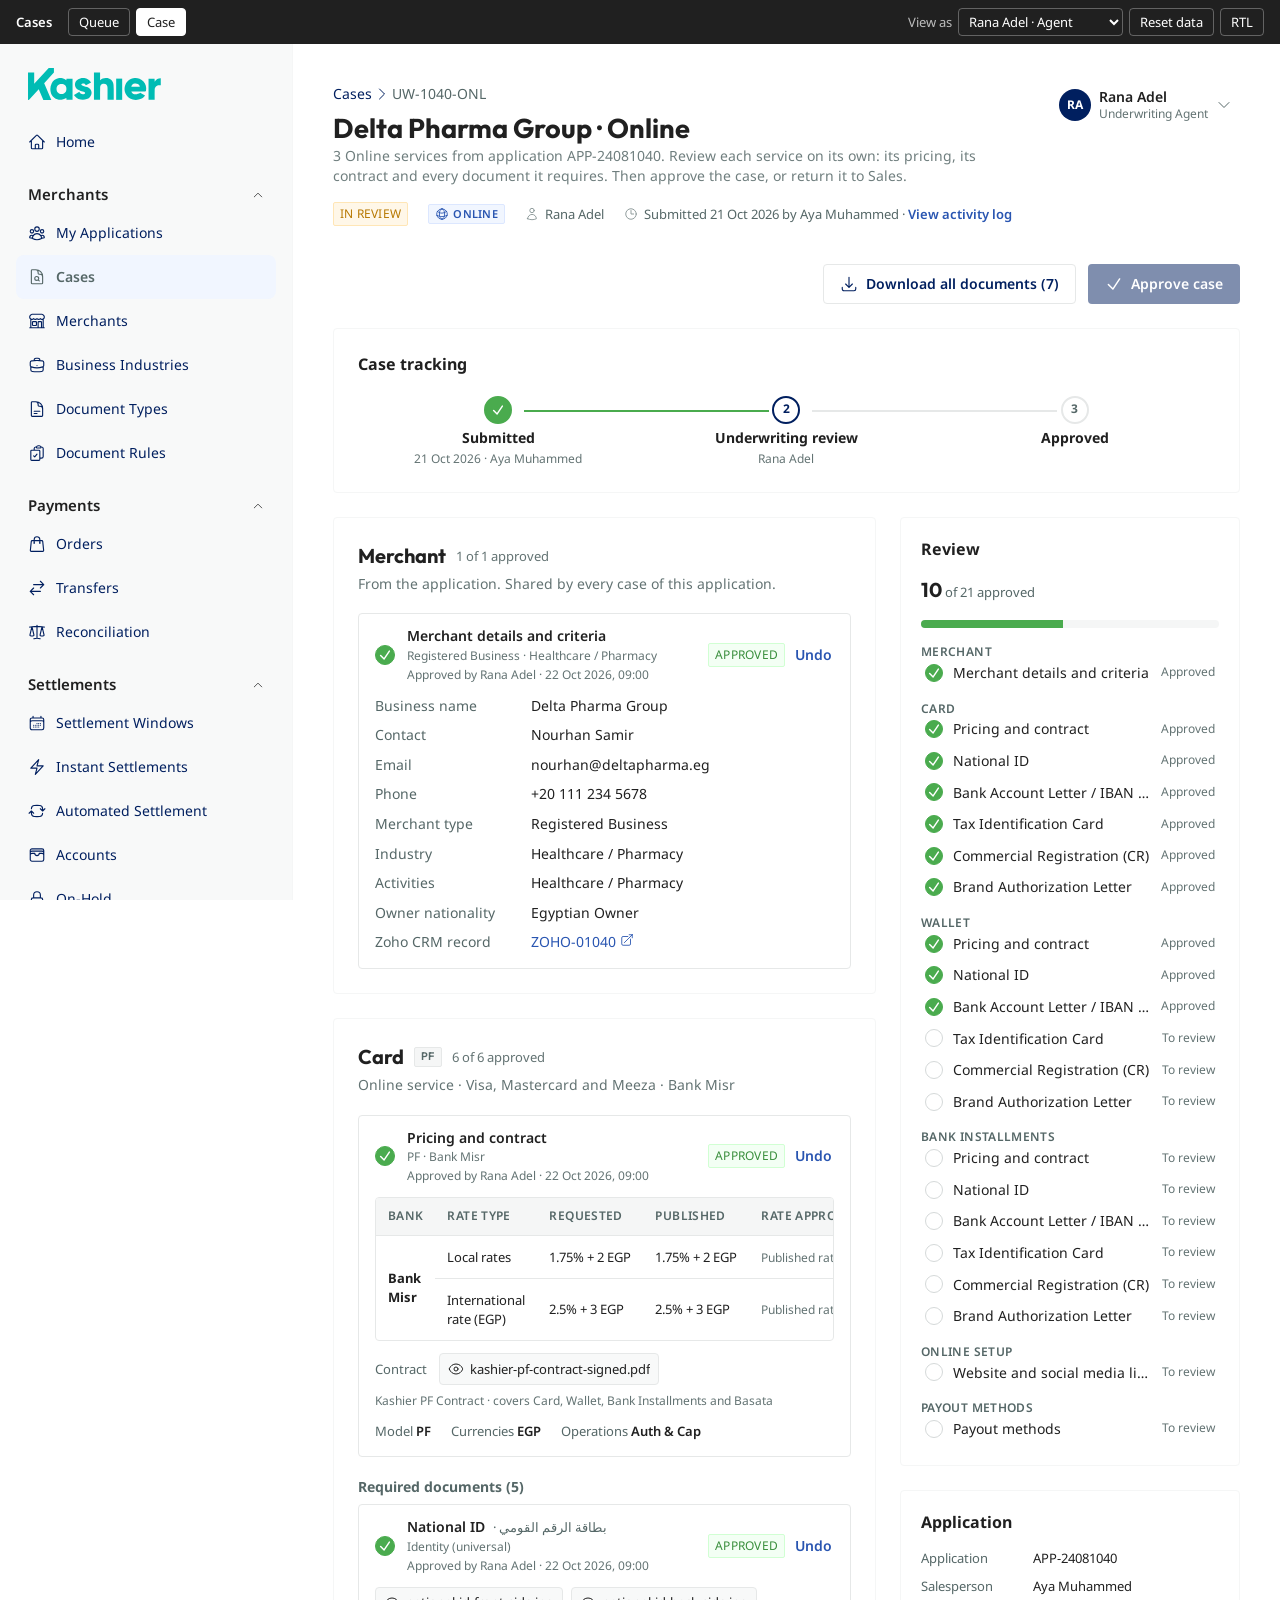
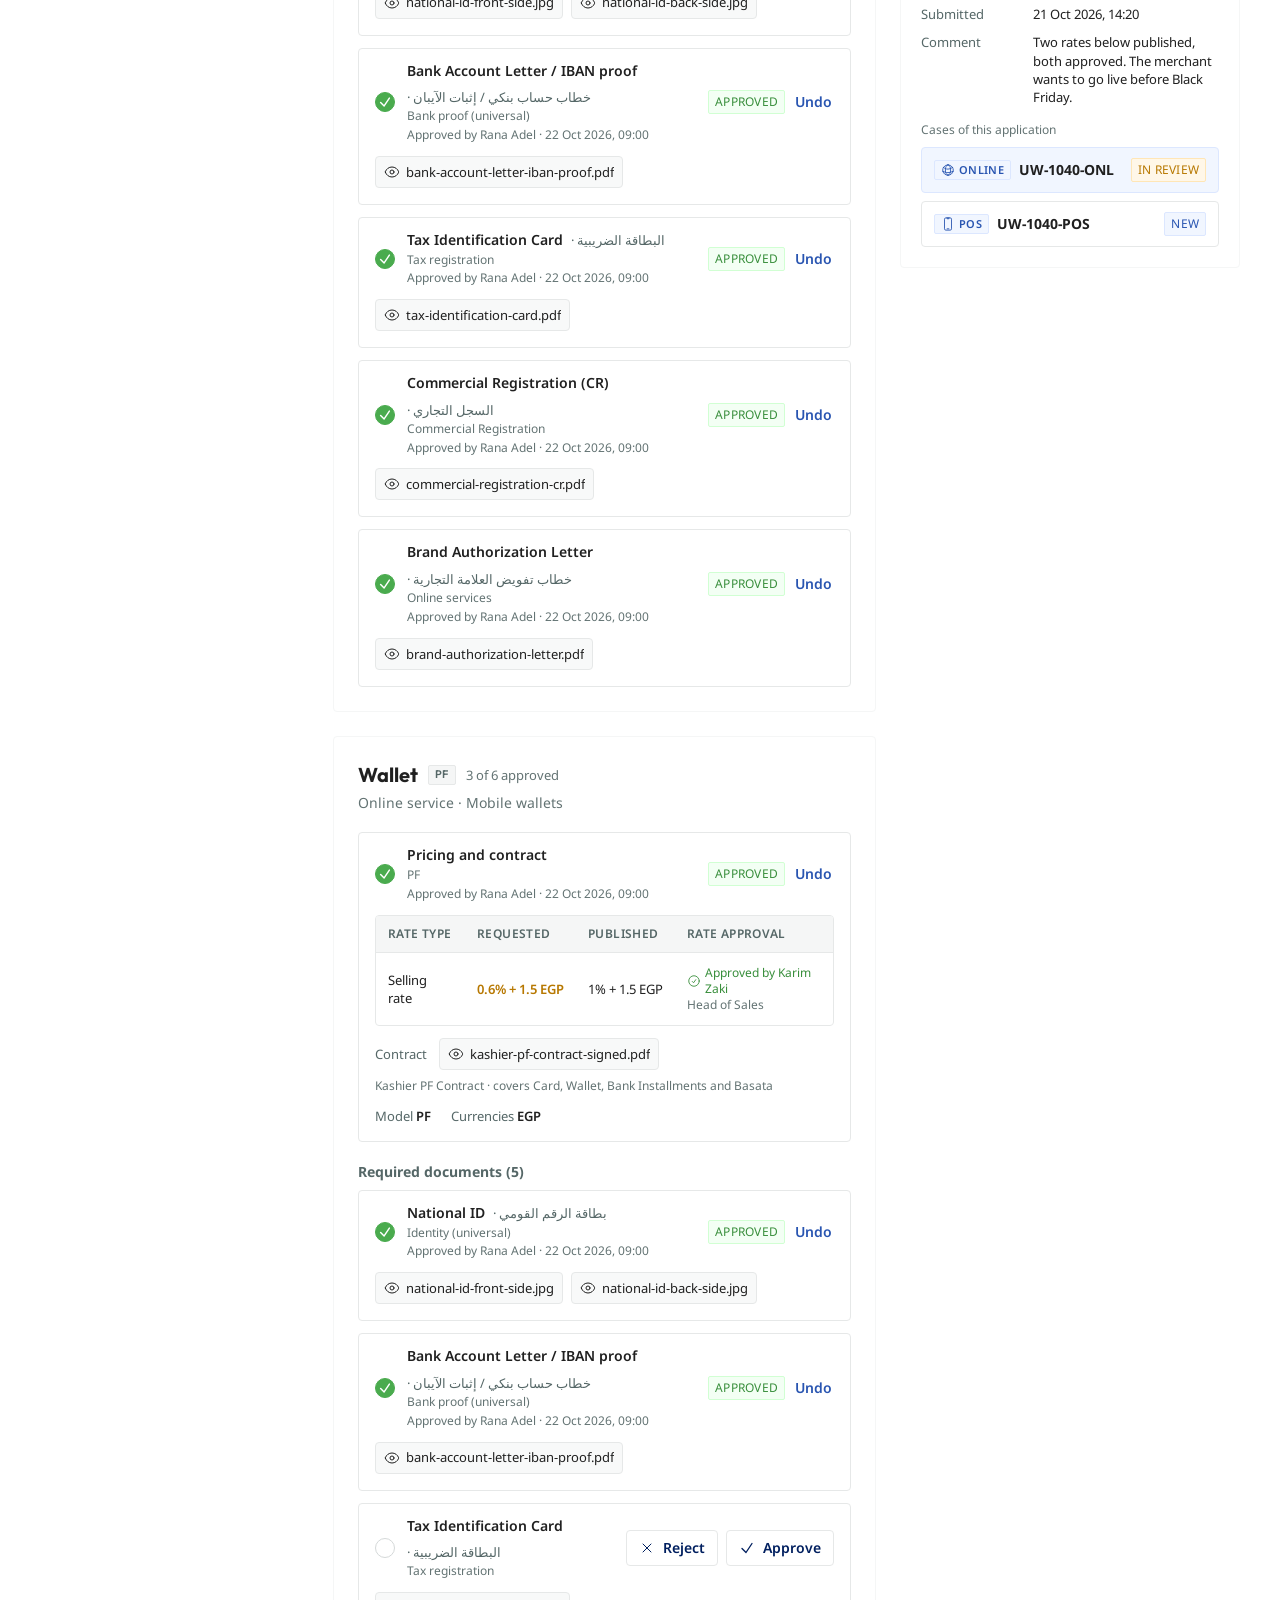
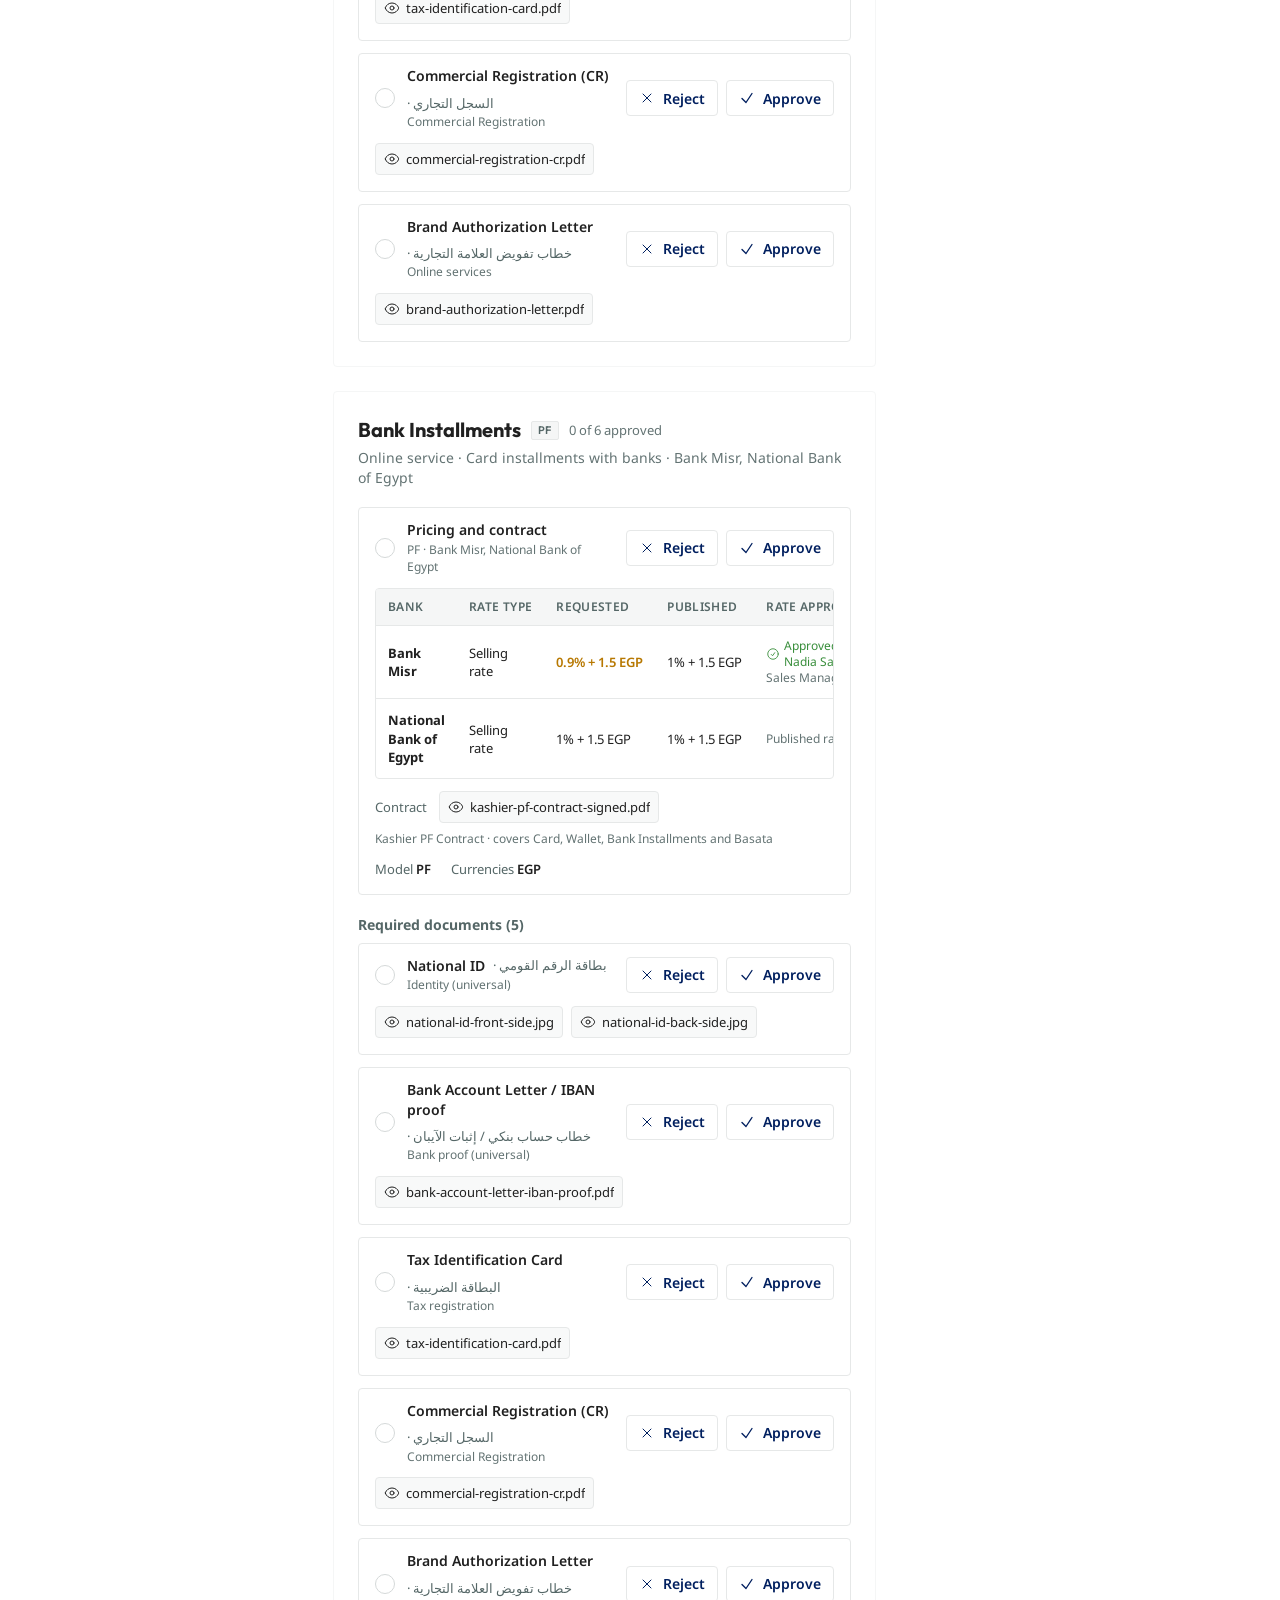
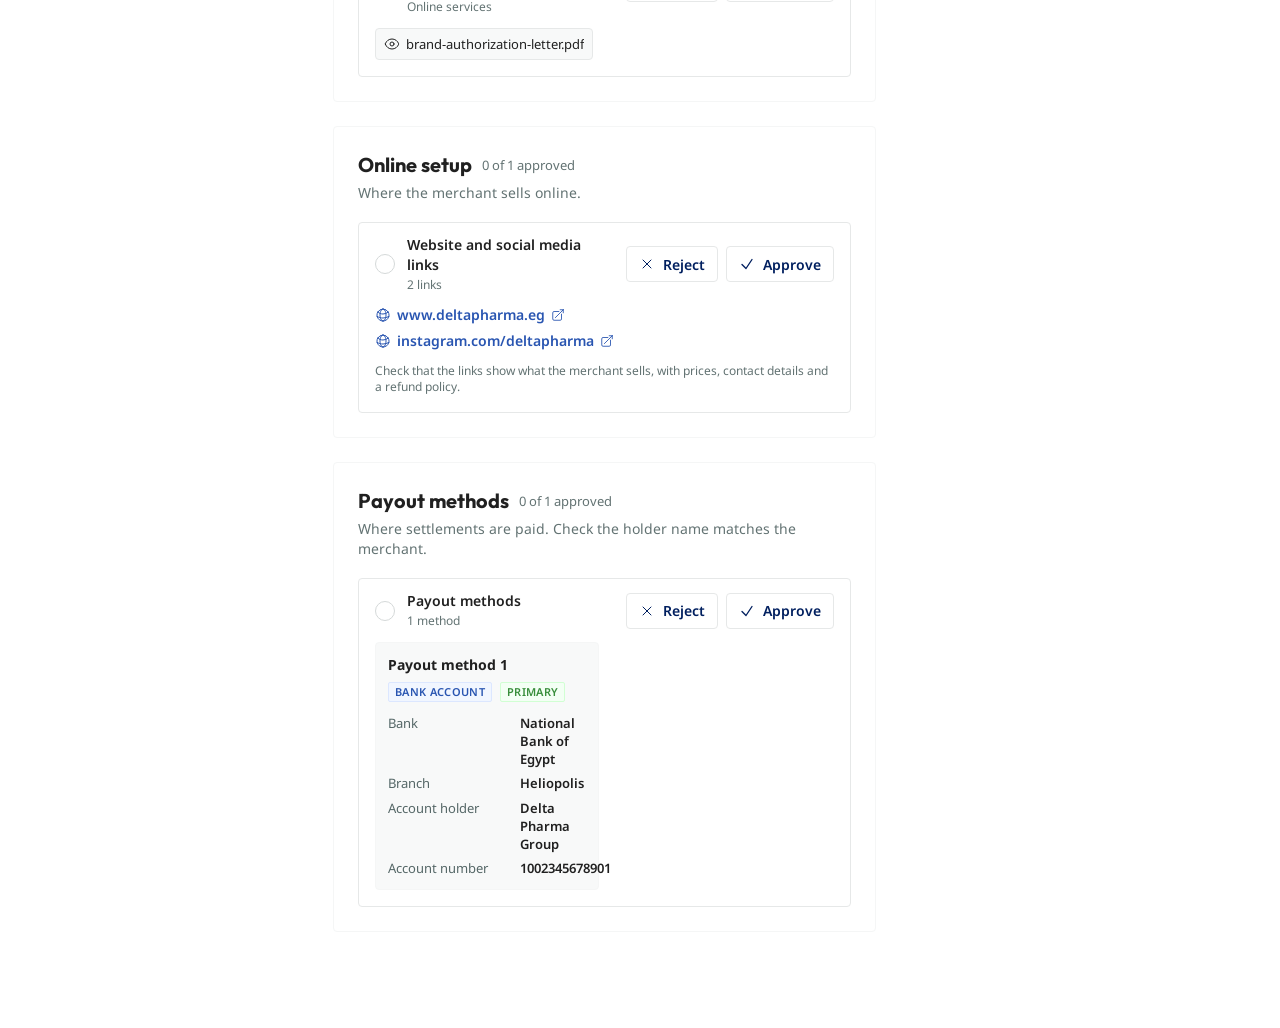
==== cases/case.html @ 45ff6eff "Cases prototype: underwriting review of submitted applications, one case per channel Co-Authored-By:" ====
<!DOCTYPE html>
<html lang="en" dir="ltr">
<head>
<meta charset="UTF-8">
<meta name="viewport" content="width=device-width, initial-scale=1">
<title>Underwriting Case</title>
<link rel="preconnect" href="https://fonts.googleapis.com">
<link rel="preconnect" href="https://fonts.gstatic.com" crossorigin>
<link href="https://fonts.googleapis.com/css2?family=Outfit:wght@400;600;700&family=Noto+Sans:wght@400;500;600;700&family=Noto+Naskh+Arabic:wght@400;600&display=swap" rel="stylesheet">
<link rel="stylesheet" href="../sales-applications/shared/base.css">
<link rel="stylesheet" href="../sales-applications/shared/sa.css">
<style>
  /* One underwriting case: a detail page (layout.md §7b, 1305), the case sections and a review aside at xl */
  .wrap { max-width: 1305px; margin-inline: auto; display: flex; flex-direction: column; gap: 24px; }
  .ph > .ph-row { justify-content: flex-end; }
  .cgrid { display: grid; gap: 24px; grid-template-columns: minmax(0, 1fr); align-items: start; }
  .cmain, .caside { display: flex; flex-direction: column; gap: 24px; min-width: 0; }
  @media (min-width: 1280px) { .cgrid { grid-template-columns: minmax(0, 1fr) 340px; } }
  /* below xl the review progress comes first, so the reviewer sees what is left before the sections */
  @media (max-width: 1279px) { .caside { order: -1; } }
  .banner.warn { border-color: var(--mango-20); background: var(--mango-10); }
  .banner.warn > svg { color: var(--mango-70); flex-shrink: 0; }
  .banner.ok > svg { color: var(--lemon-80); flex-shrink: 0; }
  .banner > svg { flex-shrink: 0; color: var(--link); }
  .banner b { display: block; }
  .rj-banner .rj li { display: flex; gap: 8px; align-items: baseline; }
  .proto-note { font-size: 12px; color: var(--muted-fg); }

  /* section heading row: title, count, then the tools on the end */
  .rvs > .sub-h { margin-block: 8px -4px; color: var(--cadet-base); }
  .sec-h .cnt { font-family: var(--font-body); font-size: 13px; font-weight: 400; color: var(--muted-fg); }
  .rvs { display: flex; flex-direction: column; gap: 12px; }
  /* one review item: name and controls on top, its content under it */
  .rv { border: 1px solid var(--border); border-radius: var(--radius); background: var(--white); scroll-margin-top: 96px; }
  .rv.bad { border-color: #FFD0D6; }
  .rv.hi { box-shadow: 0 0 0 2px var(--primary); }
  .rv-h { display: flex; align-items: center; gap: 12px; padding: 12px 16px; flex-wrap: wrap; }
  .rv-h .t { flex: 1; min-width: 200px; display: flex; flex-direction: column; gap: 2px; }
  .rv-h .t b { font-weight: 600; display: flex; align-items: center; gap: 8px; flex-wrap: wrap; }
  .rv-h .t .ar { font-size: 13px; font-weight: 400; color: var(--cadet-base); }
  .rv-h .t .m { font-size: 12px; color: var(--muted-fg); }
  .rv-a { display: flex; align-items: center; gap: 8px; flex-wrap: wrap; }
  .rv-b { padding: 0 16px 16px; display: flex; flex-direction: column; gap: 12px; }
  .rv-n { margin: 0 16px 12px; padding: 10px 12px; border-radius: var(--radius); font-size: 13px; display: flex; gap: 8px; align-items: flex-start; flex-wrap: wrap; }
  .rv-n.bad { background: var(--error-10); color: var(--destructive); }
  .rv-n.bad span { color: var(--foreground); flex: 1; min-width: 200px; }
  .rv-n.ok { background: var(--lemon-10); color: var(--lemon-80); }
  .rv-f { margin: 0 16px 12px; display: flex; gap: 8px; flex-wrap: wrap; }
  .rv-f .inp { flex: 1; min-width: 220px; }
  .vby { font-size: 12px; color: var(--muted-fg); }
  .dot { width: 20px; height: 20px; border-radius: 50%; border: 1.5px solid var(--cadet-07); display: inline-grid; place-items: center; color: var(--white); flex-shrink: 0; }
  .dot.ok { background: var(--success); border-color: var(--success); }
  .dot.flag { background: var(--destructive); border-color: var(--destructive); }
  .also { font-size: 12px; color: var(--cadet-base); display: inline-flex; gap: 4px; align-items: center; }

  /* rates */
  .rscroll { overflow-x: auto; border: 1px solid var(--border); border-radius: var(--radius); }
  .rtbl th, .rtbl td.num { white-space: nowrap; }
  .rtbl td { font-size: 13px; }
  .rtbl .below { color: var(--mango-70); font-weight: 600; }
  .svc-con { display: flex; align-items: center; gap: 8px 12px; flex-wrap: wrap; font-size: 13px; }
  .svc-con .k { color: var(--cadet-base); }
  .svc-opts { display: flex; flex-wrap: wrap; gap: 6px 20px; font-size: 13px; color: var(--cadet-base); }
  .svc-opts b { color: var(--foreground); font-weight: 600; }
  .files { display: flex; gap: 8px; flex-wrap: wrap; }
  .fbtn { display: inline-flex; align-items: center; gap: 6px; height: 32px; padding-inline: 8px; border: 1px solid var(--border); border-radius: 4px; background: var(--bg); font-size: 13px; color: var(--foreground); max-width: 280px; }
  .fbtn span { overflow: hidden; text-overflow: ellipsis; white-space: nowrap; }
  .fbtn:hover { border-color: var(--primary); color: var(--primary); }
  .fbtn:active { background: var(--primary-10); }
  .links { display: flex; flex-direction: column; gap: 6px; }
  .links a { display: inline-flex; gap: 6px; align-items: center; font-weight: 600; overflow-wrap: anywhere; }
  .pays { display: grid; gap: 12px; grid-template-columns: 1fr; }
  @media (min-width: 768px) { .pays { grid-template-columns: 1fr 1fr; } }
  .pay { border: 1px solid var(--border-subtle); background: var(--bg); border-radius: var(--radius); padding: 12px; display: flex; flex-direction: column; gap: 8px; font-size: 13px; min-width: 0; }
  .pay b { display: flex; gap: 8px; align-items: center; flex-wrap: wrap; font-size: 14px; }
  .pay .dl { grid-template-columns: minmax(120px, auto) 1fr; gap: 6px 12px; margin-block-start: 4px; }
  .pay .dl dd { font-weight: 600; }

  /* aside */
  .acard { padding: 20px; display: flex; flex-direction: column; gap: 16px; }
  .acard h2 { font-family: var(--font-body); font-size: 16px; font-weight: 700; }
  .bar { height: 8px; border-radius: 99px; background: var(--muted); overflow: hidden; display: flex; }
  .bar i { display: block; height: 100%; background: var(--success); }
  .bar i.f { background: var(--destructive); }
  .pnum { display: flex; justify-content: space-between; gap: 12px; font-size: 13px; color: var(--cadet-base); }
  .pnum b { font-size: 20px; color: var(--foreground); font-family: var(--font-display); }
  .ck { display: flex; flex-direction: column; gap: 12px; }
  .ck h3 { font-family: var(--font-body); font-size: 12px; font-weight: 600; text-transform: uppercase; letter-spacing: .03em; color: var(--cadet-base); margin-block-end: -4px; }
  .ck ul { list-style: none; margin: 0; padding: 0; display: flex; flex-direction: column; }
  .ck button { width: 100%; display: flex; align-items: center; gap: 10px; padding: 6px 4px; border: 0; background: none; text-align: start; border-radius: 4px; color: var(--foreground); }
  .ck button:hover { background: var(--primary-10); }
  .ck button:active { background: var(--ocean-20); }
  .ck button .l { flex: 1; min-width: 0; overflow: hidden; text-overflow: ellipsis; white-space: nowrap; }
  .ck button .s { font-size: 12px; color: var(--muted-fg); }
  .ck button .s.bad { color: var(--destructive); }
  .ck .dot { width: 18px; height: 18px; }
  .sib { display: flex; flex-direction: column; gap: 8px; }
  .sib a, .sib div { display: flex; align-items: center; gap: 8px; padding: 10px 12px; border: 1px solid var(--border); border-radius: var(--radius); color: var(--foreground); flex-wrap: wrap; }
  .sib a:hover { border-color: var(--primary); }
  .sib .sp { flex: 1; }
  .sib .cur { background: var(--primary-10); border-color: var(--ocean-20); }
  .aside-dl { grid-template-columns: minmax(96px, auto) 1fr; font-size: 13px; }
  .who { display: inline-flex; align-items: center; gap: 8px; }
  .who .av { width: 28px; height: 28px; border-radius: 50%; background: var(--primary-10); color: var(--primary); display: grid; place-items: center; font-size: 11px; font-weight: 700; }

  /* doc preview */
  .pv { border: 1px solid var(--border); border-radius: var(--radius); background: var(--bg); min-height: 320px; display: grid; place-items: center; text-align: center; padding: 24px; color: var(--cadet-base); }
  .pv .ei { width: 56px; height: 56px; border-radius: 50%; background: var(--primary-10); color: var(--primary); display: grid; place-items: center; margin: 0 auto 12px; }
  .btn[aria-disabled="true"] { opacity: .5; }
  @media (pointer: coarse) { .ck button, .fbtn { min-height: 44px; } }
</style>
</head>
<body>
<script src="../sales-applications/shared/agent-icons.js"></script>
<script src="../sales-applications/shared/sa-core.js"></script>
<script src="shared/uw-core.js"></script>
<script>
(function () {
  const { esc } = SA, icon = UW.icon;
  const qs = new URLSearchParams(location.search);
  const ID = qs.get('id') || 'UW-1040-ONL';
  let flagFor = '', hi = '';
  /* The review groups of a case: the merchant, then each service on its own (pricing, contract and its documents), the channel setup and the payout. */
  const groupsOf = c => [['merchant', 'Merchant']].concat(c.svcIds.map(id => ['svc:' + id, UW.nmOf(id)]), [['setup', c.ch + ' setup'], ['payout', 'Payout methods']]);
  const fmtN = v => String(Math.round(Number(v) * 100) / 100);
  const rateTxt = r => `${fmtN(r.rate)}% + ${fmtN(r.fee)} EGP`;

  /* ---------- Review controls ---------- */
  function stateChip(i) {
    if (i.state === 'ok') return '<span class="sc ok">Approved</span>';
    if (i.state === 'flag') return `<span class="sc bad">${i.auto ? 'Missing' : 'Rejected'}</span>`;
    return '<span class="sc neu">Not reviewed</span>';
  }
  const dot = st => `<span class="dot ${st === 'todo' ? '' : st}" aria-hidden="true">${st === 'ok' ? icon('tick', 'ic-14', 2.5) : st === 'flag' ? icon('x', 'ic-14', 2.5) : ''}</span>`;
  /* The same item in the other case of this application (merchant, payout, shared documents): a hint, each case is reviewed on its own. */
  function alsoIn(c, i) {
    if (i.group.startsWith('svc:') || i.key === 'web' || i.key === 'pos') return '';
    const s = UW.siblings(c).map(x => ({ x, it: UW.items(x).find(y => y.key === i.key) })).find(o => o.it && o.it.state === 'ok');
    return s ? `<span class="also">${icon('check', 'ic-14')}Approved in the ${s.x.ch} case by ${esc(s.it.by)}</span>` : '';
  }
  function rv(c, i, body, extraHead = '') {
    const can = UW.canReview(c);
    const act = !can ? stateChip(i)
      : i.state === 'ok' ? `${stateChip(i)}<button type="button" class="link-btn" data-act="cClear" data-k="${esc(i.key)}" data-l="${esc(i.label)}">Undo</button>`
      : i.state === 'flag' ? stateChip(i)
      : `<button type="button" class="btn btn-outline btn-sm" data-act="cFlagOpen" data-k="${esc(i.key)}">${icon('x', 'ic-16')}Reject</button><button type="button" class="btn btn-outline btn-sm" data-act="cVerify" data-k="${esc(i.key)}" data-l="${esc(i.label)}">${icon('tick', 'ic-16', 2)}Approve</button>`;
    const note = i.state === 'flag' ? `<div class="rv-n bad">${icon(i.auto ? 'warn' : 'xcircle', 'ic-16')}<span><b>${i.auto ? 'Missing' : 'Rejected'}:</b> ${esc(i.auto ? i.reason.replace(/\.?$/, '.') : i.reason)}${i.auto ? ' Return the case to Sales to request it.' : ''}${!i.auto && i.by ? ` <span class="vby">· ${esc(i.by)}, ${UW.fmtDT(i.at)}</span>` : ''}</span>${can && !i.auto ? `<button type="button" class="link-btn" data-act="cClear" data-k="${esc(i.key)}" data-l="${esc(i.label)}">Undo rejection</button>` : ''}</div>` : '';
    const form = flagFor === i.key ? `<div class="rv-f"><label class="sr-only" for="flagReason">Why is ${esc(i.label)} rejected?</label><input class="inp" id="flagReason" placeholder="What is wrong, and what Sales should fix" autofocus><button type="button" class="btn btn-danger btn-sm" data-act="cFlag" data-k="${esc(i.key)}" data-l="${esc(i.label)}">Reject</button><button type="button" class="btn btn-ghost btn-sm" data-act="cFlagCancel">Cancel</button></div>` : '';
    const by = i.state === 'ok' && i.by ? `<span class="vby">Approved by ${esc(i.by)} · ${UW.fmtDT(i.at)}</span>` : alsoIn(c, i);
    return `<div class="rv ${i.state === 'flag' ? 'bad' : ''} ${hi === i.key ? 'hi' : ''}" id="rv-${esc(i.key).replace(/[^\w-]/g, '_')}">
      <div class="rv-h">${dot(i.state)}<div class="t"><b>${esc(i.short || i.label)}${extraHead}</b>${i.sub ? `<span class="m">${esc(i.sub)}</span>` : ''}${by}</div><div class="rv-a">${act}</div></div>
      ${note}${form}${body ? `<div class="rv-b">${body}</div>` : ''}</div>`;
  }
  const fileBtn = (name, doc, key = '') => `<button type="button" class="fbtn" data-act="cView" data-f="${esc(name)}" data-d="${esc(doc || '')}" data-k="${esc(key)}">${icon('eye', 'ic-16')}<span>${esc(name)}</span></button>`;

  /* ---------- Sections ---------- */
  function secHead(id, title, list, sub, tools = '') {
    const done = list.filter(i => i.state === 'ok').length;
    return `<div class="sec-h"><div class="tt"><h2 id="${id}H">${title}<span class="cnt">${done} of ${list.length} approved</span></h2>${sub ? `<p>${sub}</p>` : ''}</div>${tools}</div>`;
  }
  /* Every file in the case, once each: its documents, the signed PF contracts and the store image. */
  function caseFiles(c) {
    const out = [], add = (name, what) => { if (name && !out.some(f => f.name === name)) out.push({ name, what }); };
    UW.items(c).forEach(i => {
      if (i.doc) UW.docFiles(c.app, i.doc, c).forEach(n => add(n, i.doc));
      if (i.contract) add(UW.contractFile(c.app, i.contract, c.local), i.contract);
    });
    if (c.ch === 'POS') add(c.app.storeImage || (c.local.uploaded.includes('Store Image') ? 'store-image-resubmitted.jpg' : ''), 'Store Image');
    return out;
  }
  function merchantSec(c, list) {
    const a = c.app, i = list[0];
    const dl = `<dl class="dl"><dt>Business name</dt><dd>${esc(a.biz)}</dd><dt>Contact</dt><dd>${esc(a.contact)}</dd><dt>Email</dt><dd>${esc(a.email)}</dd><dt>Phone</dt><dd><span dir="ltr">${esc(a.phone)}</span></dd>
      <dt>Merchant type</dt><dd>${esc(a.entity)}</dd><dt>Industry</dt><dd>${esc(a.industry)}</dd><dt>Activities</dt><dd>${a.activities.map(esc).join(', ')}</dd><dt>Owner nationality</dt><dd>${esc(a.owner || 'Not set')}</dd>
      <dt>Zoho CRM record</dt><dd><a href="#" target="_blank" rel="noopener">${esc(a.zoho)} ${icon('ext', 'ic-14')}</a></dd></dl>`;
    return `<section class="card sec" id="s-merchant" aria-labelledby="s-merchantH">${secHead('s-merchant', 'Merchant', list, 'From the application. Shared by every case of this application.')}<div class="rvs">${rv(c, i, dl)}</div></section>`;
  }
  /* One section per service: its pricing and contract, then every document the document rules require for this service,
     each approved or rejected here. A document two services need is reviewed under each of them. */
  function servicesSec(c, list) {
    return c.svcIds.map(id => {
      const s = c.app.svc[id], items = list.filter(i => i.svc === id), pricing = items.find(i => i.key === 'svc:' + id), docs = items.filter(i => i.doc);
      const banked = s.lines.some(l => l.bank), banks = s.lines.map(l => l.bank).filter(Boolean), sid = 's-' + id.replace(/\W/g, '');
      const rows = s.lines.map(l => l.rates.map((r, ri) => `<tr>${banked && ri === 0 ? `<td rowspan="${l.rates.length}"><b>${esc(l.bank)}</b></td>` : ''}<td>${esc(r.label)}</td><td class="num ${r.rate < r.pub ? 'below' : ''}">${rateTxt(r)}</td><td class="num">${rateTxt({ rate: r.pub, fee: r.fee })}</td>
        <td>${r.approval ? `<span class="flag ok">${icon('check', 'ic-14')}Approved by ${esc(r.approval.by)}</span><div class="hint">${esc(r.approval.role)}</div>` : '<span class="hint">Published rate</span>'}</td></tr>`).join('')).join('');
      const con = pricing.contract ? (() => { const f = UW.contractFile(c.app, pricing.contract, c.local); return `<div class="svc-con"><span class="k">Contract</span>${f ? `<div class="files">${fileBtn(f, pricing.contract, pricing.key)}</div><span class="hint">${esc(pricing.contract)}${pricing.contract === 'Kashier PF Contract' ? ' · covers Card, Wallet, Bank Installments and Basata' : ''}</span>` : `<span class="flag h">${icon('warn', 'ic-14')}The ${esc(pricing.contract)} is not attached</span>`}</div>`; })() : '';
      const pBody = `<div class="rscroll"><table class="rtbl"><thead><tr>${banked ? '<th>Bank</th>' : ''}<th>Rate type</th><th>Requested</th><th>Published</th><th>Rate approval</th></tr></thead><tbody>${rows}</tbody></table></div>${con}
        <div class="svc-opts"><span>Model <b>${esc(s.model)}</b></span><span>Currencies <b>${s.currencies.map(esc).join(', ')}</b></span>${s.ops.length ? `<span>Operations <b>${s.ops.map(esc).join(', ')}</b></span>` : ''}</div>`;
      const dBody = d => { const f = UW.docFiles(c.app, d.doc, c); return f.length ? `<div class="files">${f.map(n => fileBtn(n, d.doc, d.key)).join('')}</div>` : ''; };
      const sub = [c.ch + ' service', UW.SVC_HINT[UW.nmOf(id)], banks.join(', ')].filter(Boolean).join(' · ');
      return `<section class="card sec" id="${sid}" aria-labelledby="${sid}H">${secHead(sid, `${esc(UW.nmOf(id))} <span class="tag">${esc(s.model)}</span>`, items, esc(sub))}
        <div class="rvs">${rv(c, pricing, pBody)}${docs.length ? `<h3 class="sub-h">Required documents (${docs.length})</h3>` : ''}${docs.map(d => rv(c, d, dBody(d), ` <span class="ar">· <bdi lang="ar">${UW.DOCS[d.doc].ar}</bdi></span>`)).join('')}</div></section>`;
    }).join('');
  }
  function setupSec(c, list) {
    const a = c.app, i = list[0];
    const body = c.ch === 'Online'
      ? `<div class="links">${a.websites.map(w => `<a href="https://${esc(w.replace(/^https?:\/\//, ''))}" target="_blank" rel="noopener">${icon('globe', 'ic-16')}${esc(w)}${icon('ext', 'ic-14')}</a>`).join('')}</div><p class="hint" style="margin:0">Check that the links show what the merchant sells, with prices, contact details and a refund policy.</p>`
      : `<dl class="dl"><dt>POS terminals</dt><dd>${a.terminals}</dd><dt>Store image</dt><dd>${a.storeImage || c.local.uploaded.includes('Store Image') ? `<div class="files">${fileBtn(a.storeImage || 'store-image-resubmitted.jpg', 'Store Image', 'pos')}</div>` : '<span class="flag h">' + icon('warn', 'ic-14') + 'Not uploaded</span>'}</dd></dl>`;
    return `<section class="card sec" id="s-setup" aria-labelledby="s-setupH">${secHead('s-setup', c.ch === 'Online' ? 'Online setup' : 'POS setup', list, c.ch === 'Online' ? 'Where the merchant sells online.' : 'The terminals requested and the store the bank will visit.')}<div class="rvs">${rv(c, i, body)}</div></section>`;
  }
  function payoutSec(c, list) {
    if (!list.length) return '';
    // Every detail in full, unmasked: Underwriting checks the account against the merchant and the bank letter.
    const row = (k, v, ltr) => `<dt>${k}</dt><dd>${ltr ? `<span class="num" dir="ltr">${esc(v || '—')}</span>` : esc(v || '—')}</dd>`;
    const p = c.app.payouts.map((x, n) => `<div class="pay"><b>Payout method ${n + 1}${x.name ? ': ' + esc(x.name) : ''} <span class="tag info">${x.type === 'bank' ? 'Bank account' : 'E-wallet'}</span>${n === 0 ? '<span class="tag ok">Primary</span>' : ''}</b>
      <dl class="dl">${x.type === 'bank' ? row('Bank', x.bank) + row('Branch', x.branch) + row('Account holder', x.holder) + row('Account number', x.acct, true) : row('Wallet provider', x.provider) + row('Wallet holder', x.wholder) + row('Wallet mobile number', x.mobile, true)}</dl></div>`).join('');
    return `<section class="card sec" id="s-payout" aria-labelledby="s-payoutH">${secHead('s-payout', 'Payout methods', list, 'Where settlements are paid. Check the holder name matches the merchant.')}<div class="rvs">${rv(c, list[0], `<div class="pays">${p}</div>`)}</div></section>`;
  }

  /* ---------- Header, banner, tracking, aside ---------- */
  function header(c) {
    const m = UW.me(), chev = `<svg class="ic-16" viewBox="0 0 24 24" fill="none" stroke="currentColor" stroke-width="1.5" aria-hidden="true">${AGENT_ICONS['chevron-right']}</svg>`;
    return `<header class="hdr"><div class="hdr-l"><nav class="crumb" aria-label="Breadcrumb"><a href="index.html">Cases</a>${chev}<span aria-current="page">${esc(c.id)}</span></nav>
      <h1>${esc(c.app.biz)} · ${c.ch}</h1>
      <p class="desc">${c.svcIds.length} ${c.ch} service${c.svcIds.length === 1 ? '' : 's'} from application ${esc(c.app.id)}. Review each service on its own: its pricing, its contract and every document it requires. Then approve the case, or return it to Sales.</p>
      <div class="ph-meta">${UW.chip(c.status)}${UW.chTag(c.ch)}<span class="mi">${icon('user', 'ic-14')}<span>${esc(c.assignee)}</span></span><span class="mi">${icon('clock', 'ic-14')}<span>Submitted ${UW.fmtDate(c.app.submittedAt)} by ${esc(c.app.sales)} · <button type="button" class="link-btn" data-act="cLog">View activity log</button></span></span></div>
      </div><button type="button" class="profile" aria-label="Account: ${esc(m.name)}"><span class="pav">${m.init}</span><span class="pdata"><span class="pname">${esc(m.name)}</span><span class="pmail">${esc(m.role)}</span></span>${icon('chevron', 'ic-16')}</button></header>`;
  }
  function actions(c) {
    const m = UW.me(), out = [], files = caseFiles(c).length;
    if (files) out.push(`<button type="button" class="btn btn-outline" data-act="cDlAll" title="Every document, signed contract and the store image of this case, as one zip">${icon('download', 'ic')}Download all documents (${files})</button>`);
    if (m.manager && ['New', 'In Review', 'Returned to Sales'].includes(c.status)) out.push(`<button type="button" class="btn btn-outline" data-act="cAssign" aria-haspopup="menu">${icon('userplus', 'ic')}Reassign</button>`);
    // Return to Sales shows once an item is rejected or missing; Approve case needs every item approved.
    if (UW.canReview(c)) { const p = UW.progress(c); out.push(`${p.flagged.length ? `<button type="button" class="btn btn-outline-danger" data-act="cReturn">${icon('uturn', 'ic')}Return to Sales</button>` : ''}<button type="button" class="btn btn-primary" data-act="cApprove" aria-disabled="${!p.ready}">${icon('tick', 'ic', 2)}Approve case</button>`); }
    return out.length ? `<div class="ph-row">${out.join('')}</div>` : '';
  }
  function banner(c) {
    const p = UW.progress(c), L = c.local;
    if (c.status === 'New' && UW.canReview(c)) return `<div class="banner">${icon('user', 'ic-20')}<div><b>Assigned to ${esc(c.assignee)} by round robin on ${UW.fmtDT(c.app.submittedAt)}</b><p>Not started yet. It moves to In Review with the first item approved or rejected.</p></div></div>`;
    if (c.status === 'New') return `<div class="banner">${icon('info', 'ic-20')}<div><b>Assigned to ${esc(c.assignee)}. View only.</b><p>Only the assignee or the Underwriting Manager can review this case.</p></div></div>`;
    if (c.status === 'In Review' && !UW.canReview(c)) return `<div class="banner">${icon('info', 'ic-20')}<div><b>Assigned to ${esc(c.assignee)}. View only.</b><p>Only the assignee or the Underwriting Manager can review this case.${p.flagged.length ? ' ' + p.flagged.length + ' item' + (p.flagged.length === 1 ? ' is' : 's are') + ' rejected or missing.' : ''}</p></div></div>`;
    if (c.status === 'In Review' && p.flagged.length) return `<div class="banner warn">${icon('xcircle', 'ic-20')}<div><b>${p.flagged.length} item${p.flagged.length === 1 ? '' : 's'} rejected or missing</b><p>The case can't be approved while an item is rejected or missing. Undo a rejection once it is resolved, or return the case to Sales: they get every rejected item with its reason.</p></div></div>`;
    if (c.status === 'In Review' && p.ready) return `<div class="banner ok">${icon('check', 'ic-20')}<div><b>Every item is approved</b><p>Approve the case to approve the ${c.ch} services.</p></div></div>`;
    if (c.status === 'Returned to Sales') { const r = L.returned; return `<div class="banner rj-banner">${icon('uturn', 'ic-20')}<div><b>Returned to Sales by ${esc(r.by)} on ${UW.fmtDT(r.at)}</b><p>${r.items.length} rejected item${r.items.length === 1 ? '' : 's'} to fix:</p>
      <ul class="rj">${r.items.map(it => `<li>${icon('xcircle', 'ic-14')}<span><b style="display:inline;color:var(--foreground)">${esc(it.label)}:</b> ${esc(it.reason)}</span></li>`).join('')}</ul>
      <p style="margin-top:12px"><button type="button" class="btn btn-outline btn-sm" data-act="cResubmit">${icon('send', 'ic-16')}Simulate the Sales resubmission</button> <span class="proto-note">Prototype only</span></p></div></div>`; }
    if (c.status === 'Approved') return `<div class="banner ok">${icon('check', 'ic-20')}<div><b>Approved by ${esc(L.approved.by)} on ${UW.fmtDT(L.approved.at)}</b><p>The ${c.ch} services are approved.${L.approved.comment ? ' Comment: ' + esc(L.approved.comment) : ''} Underwriting's part of this case is done.</p></div></div>`;
    return '';
  }
  function tracking(c) {
    const L = c.local, ret = c.status === 'Returned to Sales';
    const steps = [['Submitted', `${UW.fmtDate(c.app.submittedAt)} · ${esc(c.app.sales)}`], [ret ? 'Returned to Sales' : 'Underwriting review', ret ? UW.fmtDate(L.returned.at) : esc(c.assignee)], ['Approved', L.approved ? `${UW.fmtDate(L.approved.at)} · ${esc(L.approved.by)}` : '']];
    const cur = { New: 1, 'In Review': 1, 'Returned to Sales': 1, Approved: 3 }[c.status];
    return `<div class="card sec"><h2 class="sub-h" style="font-size:16px">Case tracking</h2><ol class="track">${steps.map(([s, h], i) => `<li class="${i < cur ? 'done' : i === cur ? 'now' : ''}"><span class="d" ${ret && i === 1 ? 'style="border-color:var(--destructive);color:var(--destructive)"' : ''}>${i < cur ? icon('tick', 'ic-14', 2.5) : i + 1}</span><b>${s}</b><span class="hint">${h}</span></li>`).join('')}</ol></div>`;
  }
  function aside(c) {
    const p = UW.progress(c), pct = n => (100 * n / Math.max(1, p.total)).toFixed(1) + '%';
    const groups = groupsOf(c).map(([g, t]) => [t, p.list.filter(i => i.group === g)]).filter(x => x[1].length);
    const review = `<div class="card acard"><h2>Review</h2>
      <div class="pnum"><span><b>${p.done}</b> of ${p.total} approved</span><span>${p.flagged.length ? `<span class="flag h">${icon('xcircle', 'ic-14')}${p.flagged.length} rejected</span>` : ''}</span></div>
      <div class="bar" role="progressbar" aria-label="Items approved" aria-valuemin="0" aria-valuemax="${p.total}" aria-valuenow="${p.done}"><i style="width:${pct(p.done)}"></i><i class="f" style="width:${pct(p.flagged.length)}"></i></div>
      <div class="ck">${groups.map(([t, l]) => `<div><h3>${t}</h3><ul>${l.map(i => `<li><button type="button" data-act="cJump" data-k="${esc(i.key)}">${dot(i.state)}<span class="l">${esc(i.short || i.label)}</span><span class="s ${i.state === 'flag' ? 'bad' : ''}">${i.state === 'ok' ? 'Approved' : i.state === 'flag' ? (i.auto ? 'Missing' : 'Rejected') : 'To review'}</span></button></li>`).join('')}</ul></div>`).join('')}</div></div>`;
    const sibs = [c].concat(UW.siblings(c));
    const app = `<div class="card acard"><h2>Application</h2>
      <dl class="dl aside-dl"><dt>Application</dt><dd>${esc(c.app.id)}</dd><dt>Salesperson</dt><dd>${esc(c.app.sales)}</dd><dt>Submitted</dt><dd>${UW.fmtDT(c.app.submittedAt)}</dd>${c.app.comment ? `<dt>Comment</dt><dd>${esc(c.app.comment)}</dd>` : ''}</dl>
      <div class="sib"><span class="hint">Cases of this application</span>${sibs.map(x => { const inner = `${UW.chTag(x.ch)}<b>${esc(x.id)}</b><span class="sp"></span>${UW.chip(x.status)}`; return x.id === c.id ? `<div class="cur" aria-current="page">${inner}</div>` : `<a href="case.html?id=${encodeURIComponent(x.id)}">${inner}</a>`; }).join('')}</div></div>`;
    return `<aside class="caside" aria-label="Review progress">${review}${app}</aside>`;
  }

  /* ---------- Overlays ---------- */
  function openLog(c) {
    SA.drawer({ size: 'md', title: 'Activity Log', sub: `${esc(c.id)} · ${c.local.events.length} events`,
      render(api) { api.body.innerHTML = `<ul class="log">${c.local.events.map(e => `<li><span class="li">${icon(e.ic || 'pencil', 'ic-16')}</span><div><div class="t num">${UW.fmtDT(e.t)}</div><div><b>${esc(e.who)}</b> ${esc(e.text)}</div>${e.detail ? `<div class="d">${esc(e.detail)}</div>` : ''}</div></li>`).join('')}</ul>`; } });
  }
  function openDoc(c, file, doc, key) {
    const it = UW.items(c).find(i => i.key === key);
    SA.drawer({ size: 'md', title: esc(file), sub: esc(doc) + ' · uploaded by ' + esc(c.app.sales),
      render(api) {
        api.body.innerHTML = `<div class="pv"><div><span class="ei">${icon('doc', 'ic-24')}</span><b>${esc(file)}</b><p class="hint" style="margin:4px 0 0">The file preview opens here in the portal.</p></div></div>
          <dl class="dl"><dt>Document</dt><dd>${esc(doc)}</dd><dt>Uploaded</dt><dd>${UW.fmtDT(c.app.submittedAt)} by ${esc(c.app.sales)}</dd>${it ? `<dt>Review</dt><dd>${stateChip(it)}</dd>` : ''}</dl>`;
        const can = it && UW.canReview(c) && it.state === 'todo';
        api.foot.innerHTML = `<button type="button" class="btn btn-ghost" data-dl>${icon('download', 'ic')}Download</button><span class="sp"></span>${can ? `<button type="button" class="btn btn-outline" data-f>${icon('x', 'ic')}Reject</button><button type="button" class="btn btn-primary" data-v>${icon('tick', 'ic', 2)}Approve</button>` : '<button type="button" class="btn btn-outline" data-c>Close</button>'}`;
        api.foot.querySelector('[data-dl]').onclick = () => SA.toast(file + ' downloaded');
        const cl = api.foot.querySelector('[data-c]'); if (cl) cl.onclick = () => api.close();
        const v = api.foot.querySelector('[data-v]'); if (v) v.onclick = () => { UW.setReview(c, it.key, 'ok', '', it.label); api.close(true); SA.rerender(); SA.toast(it.label + ' approved'); };
        const f = api.foot.querySelector('[data-f]'); if (f) f.onclick = () => { flagFor = it.key; api.close(true); SA.rerender(); jump(it.key); };
      } });
  }
  function openAssign(c, btn) {
    const html = `<div class="menu" role="menu" style="position:static;border:0">${UW.AGENTS.map(a => `<button type="button" role="menuitem" data-a="${esc(a)}" ${a === c.assignee ? 'aria-current="true"' : ''}><span class="who"><span class="av" aria-hidden="true">${UW.initials(a)}</span>${esc(a)}</span>${a === c.assignee ? '<span class="tag ok">Current</span>' : ''}</button>`).join('')}</div>`;
    SA.popover(btn, html, el => {
      el.querySelectorAll('[data-a]').forEach(b => b.onclick = () => { const a = b.dataset.a; SA.closePop(); if (a === c.assignee) return; UW.reassign(c, a); SA.rerender(); SA.toast(`${c.id} reassigned to ${a}`); });
      el.querySelector('[data-a]').focus();
    }, { width: 260 });
  }
  function openApprove(c) {
    const p = UW.progress(c);
    if (!p.ready) { const next = p.flagged[0] || p.list.find(i => i.state !== 'ok'); SA.toast(p.flagged.length ? `${p.flagged.length} item${p.flagged.length === 1 ? ' is' : 's are'} rejected or missing: return the case to Sales, or undo a resolved rejection` : `Approve the ${p.total - p.done} remaining item${p.total - p.done === 1 ? '' : 's'} first`); if (next) jump(next.key); return; }
    const svcs = c.svcIds.map(id => { const b = c.app.svc[id].lines.map(l => l.bank).filter(Boolean); return `<li>${esc(UW.nmOf(id))}${b.length ? ' · ' + b.map(esc).join(', ') : ''}</li>`; }).join('');
    SA.modal({ title: 'Approve this case?', sub: `The ${c.ch} services of <b>${esc(c.app.biz)}</b> are approved and the case closes.`,
      body: `<ul style="margin:0;padding-inline-start:20px;display:flex;flex-direction:column;gap:4px">${svcs}</ul><div class="fld"><label for="apc">Comment <span class="opt">(optional)</span></label><textarea class="inp" id="apc" placeholder="Anything worth noting about this approval?"></textarea><span class="hint">Saved in the activity log.</span></div>`,
      foot: '<button type="button" class="btn btn-outline" data-n>Cancel</button><button type="button" class="btn btn-primary" data-y>Approve case</button>',
      bind(api) {
        api.el.querySelector('[data-n]').onclick = api.close;
        api.el.querySelector('[data-y]').onclick = () => { UW.approve(c, api.el.querySelector('#apc').value.trim()); api.close(); scrollTo(0, 0); SA.rerender(); SA.toast(`${c.id} approved`); };
      } });
  }
  function openReturn(c) {
    const p = UW.progress(c);
    if (!p.flagged.length) return;
    SA.modal({ title: 'Return to Sales?', sub: `${esc(c.app.sales)} gets the ${c.ch} case of <b>${esc(c.app.biz)}</b> back with ${p.flagged.length === 1 ? 'the rejected item and its reason' : `the ${p.flagged.length} rejected items and their reasons`}.`,
      body: `<ul class="rj" style="margin:0">${p.flagged.map(i => `<li>${icon('xcircle', 'ic-14')}<span><b style="color:var(--foreground)">${esc(i.label)}:</b> ${esc(i.reason)}</span></li>`).join('')}</ul>`,
      foot: '<button type="button" class="btn btn-outline" data-n>Cancel</button><button type="button" class="btn btn-danger" data-y>Return to Sales</button>',
      bind(api) {
        api.el.querySelector('[data-n]').onclick = api.close;
        api.el.querySelector('[data-y]').onclick = () => { UW.returnToSales(c); api.close(); scrollTo(0, 0); SA.rerender(); SA.toast(`${c.id} returned to ${c.app.sales}`); };
      } });
  }
  function jump(key) {
    hi = key; SA.rerender();
    const el = document.getElementById('rv-' + key.replace(/[^\w-]/g, '_'));
    if (el) { el.scrollIntoView({ behavior: 'smooth', block: 'start' }); const f = el.querySelector('#flagReason') || el.querySelector('button'); f && f.focus({ preventScroll: true }); }
    setTimeout(() => { if (hi === key) { hi = ''; const e2 = document.getElementById('rv-' + key.replace(/[^\w-]/g, '_')); e2 && e2.classList.remove('hi'); } }, 1600);
  }

  const cur = () => UW.get(ID);
  const V = {
    key: 'uw-case', nav: 'Cases', protoTitle: 'Cases', pages: UW.PAGES, me: () => UW.me(),
    protoControls: () => `<label class="lbl" for="uwAs">View as</label><select id="uwAs">${Object.values(UW.USERS).map(u => `<option value="${u.key}" ${UW.me().key === u.key ? 'selected' : ''}>${esc(u.name)} · ${u.manager ? 'Manager' : 'Agent'}</option>`).join('')}</select><button type="button" id="uwReset">Reset data</button>`,
    bindProto() {
      document.getElementById('uwAs').onchange = e => { UW.setMe(e.target.value); flagFor = ''; SA.rerender(); SA.toast('Viewing as ' + UW.me().name); };
      document.getElementById('uwReset').onclick = () => { UW.resetAll(); location.reload(); };
    },
    render() {
      const page = document.getElementById('page'), c = cur();
      document.title = c ? `${c.id} · ${c.app.biz}` : 'Underwriting Case';
      if (!c) { page.innerHTML = `<div class="wrap"><div class="card"><div class="empty"><span class="ei">${icon('docsearch', 'ic-24')}</span><h3>This case does not exist</h3><p>Check the case ID, or find the case in the Cases list.</p><a class="btn btn-outline btn-sm" href="index.html">Back to Cases</a></div></div></div>`; return; }
      const list = UW.items(c), of = g => list.filter(i => i.group === g);
      page.innerHTML = `<div class="wrap"><div class="ph">${header(c)}${actions(c)}</div>${banner(c)}${tracking(c)}
        <div class="cgrid"><div class="cmain">${merchantSec(c, of('merchant'))}${servicesSec(c, list)}${setupSec(c, of('setup'))}${payoutSec(c, of('payout'))}</div>${aside(c)}</div></div>`;
    },
    act: {
      cLog: () => { openLog(cur()); return false; },
      cAssign: (d, el) => { openAssign(cur(), el); return false; },
      cVerify: d => { UW.setReview(cur(), d.k, 'ok', '', d.l); flagFor = ''; },
      cClear: d => { UW.setReview(cur(), d.k, 'todo', '', d.l); },
      cFlagOpen: d => { flagFor = d.k; setTimeout(() => document.getElementById('flagReason')?.focus()); },
      cFlagCancel: () => { flagFor = ''; },
      cFlag: d => { const inp = document.getElementById('flagReason'), v = inp ? inp.value.trim() : ''; if (!v) { inp && inp.classList.add('err'); inp && inp.focus(); SA.toast('Say why it is rejected, so Sales knows what to fix'); return false; } UW.setReview(cur(), d.k, 'flag', v, d.l); flagFor = ''; },
      cJump: d => { jump(d.k); return false; },
      cView: d => { openDoc(cur(), d.f, d.d, d.k); return false; },
      cDlAll: () => { const c = cur(), f = caseFiles(c); SA.toast(`${f.length} file${f.length === 1 ? '' : 's'} downloaded as ${UW.slug(c.app.biz)}-${c.ch.toLowerCase()}-documents.zip`); return false; },
      cApprove: () => { openApprove(cur()); return false; },
      cReturn: () => { openReturn(cur()); return false; },
      cResubmit: () => { const c = cur(); UW.resubmit(c); scrollTo(0, 0); SA.toast(`${c.app.sales} resubmitted ${c.id}: back in review`); }
    }
  };
  document.addEventListener('keydown', e => { if (e.key === 'Enter' && e.target.id === 'flagReason') { e.preventDefault(); document.querySelector('[data-act="cFlag"]')?.click(); } });
  SA.mount(V);
})();
</script>
</body>
</html>
---- sales-applications/shared/base.css ----
/* Filter proposals: shared shell, tokens and table (kashier-styleguide v0.17). No shadows anywhere. */
:root {
  --primary: #001F5F; --primary-hover: #103788; --primary-10: #F1F6FF; --ocean-20: #DCE7FF; --ocean-30: #C0D5FF; --link: #2955B1;
  --accent: #00BCB4;
  --destructive: #A50017; --error-10: #FFEAED;
  --warning: #FBAF1F; --warning-fg: #513500; --mango-10: #FFF7E8; --mango-20: #FFE6B6; --mango-60: #D9930E; --mango-70: #B77801;
  --success: #4AAB4E; --lemon-10: #F3FFF4; --lemon-20: #D1FFD3; --lemon-80: #388E3B;
  --foreground: #202020; --muted-fg: #637373; --cadet-base: #556767; --cadet-04: #839090; --cadet-05: #919C9C; --cadet-07: #D5D9D9;
  --border: #E6E8E8; --border-subtle: #F5F6F6; --muted: #F5F6F6; --bg: #F8F9F9; --white: #FFFFFF;
  --scrim: rgba(0, 0, 0, .4);
  --radius: 4px;
  --font-display: 'Outfit', Arial, sans-serif;
  --font-body: 'Noto Sans', Arial, sans-serif;
  --fs-xs: 14px; --fs-xxs: 12px;
  --sidebar-w: 293px;
  --ctl-h: 36px; /* filter-row control height: Customer Portal 37 rounded to the 4px grid */
}
html[lang="ar"] { --font-display: 'Cairo', Tahoma, sans-serif; --font-body: 'Noto Naskh Arabic', Tahoma, sans-serif; --fs-xs: 13px; }

* { box-sizing: border-box; }
html, body { margin: 0; }
body { font-family: var(--font-body); font-size: var(--fs-xs); line-height: 1.4; color: var(--foreground); background: var(--white); }
h1, h2, h3 { margin: 0; font-family: var(--font-display); font-weight: 700; }
button, input, select { font: inherit; color: inherit; }
button { cursor: pointer; }
a { color: var(--link); text-decoration: none; }
:focus-visible { outline: 2px solid var(--primary); outline-offset: 2px; }
[hidden] { display: none !important; }
.sr-only { position: absolute; width: 1px; height: 1px; overflow: hidden; clip: rect(0 0 0 0); white-space: nowrap; }
.ic { width: 18px; height: 18px; flex-shrink: 0; }
.ic-14 { width: 14px; height: 14px; flex-shrink: 0; }
.ic-16 { width: 16px; height: 16px; flex-shrink: 0; }
.ic-20 { width: 20px; height: 20px; flex-shrink: 0; }
.ic-24 { width: 24px; height: 24px; flex-shrink: 0; }
[dir="rtl"] .mirror { transform: scaleX(-1); }
.num { font-variant-numeric: tabular-nums; white-space: nowrap; }
.muted { color: var(--muted-fg); }
@media (prefers-reduced-motion: reduce) { *, *::before, *::after { animation-duration: 0s !important; transition-duration: 0s !important; } }

/* ---------- Proposal switcher (prototype chrome, not product UI) ---------- */
.proto { position: sticky; top: 0; z-index: 70; display: flex; align-items: center; gap: 8px 16px; flex-wrap: nowrap; overflow-x: auto; white-space: nowrap; scrollbar-width: none; min-height: 44px;
  padding: 8px 16px; background: var(--foreground); color: var(--white); font-size: 13px; }
.proto b { font-weight: 600; }
.proto a, .proto button { color: var(--white); border: 1px solid rgba(255,255,255,.3); background: none; border-radius: 4px; padding: 4px 10px; font-size: 13px; }
.proto a[aria-current="page"], .proto button[aria-pressed="true"] { background: var(--white); color: var(--foreground); border-color: var(--white); }
.proto .grp { display: flex; gap: 6px; align-items: center; flex-wrap: nowrap; flex-shrink: 0; }
.proto > b { flex-shrink: 0; }
.proto .sp { flex: 1; min-width: 8px; }
.proto::-webkit-scrollbar { display: none; }
@media (max-width: 767px) { .proto { position: static; font-size: 12px; } .proto > b { display: none; } .proto a, .proto button { padding: 2px 8px; font-size: 12px; } }

/* ---------- Shell ---------- */
.app { display: flex; min-height: calc(100vh - 44px); }
.sidebar { width: var(--sidebar-w); flex-shrink: 0; background: var(--bg); border-inline-end: 1px solid var(--border-subtle);
  padding: 24px 16px 20px; position: sticky; top: 44px; align-self: flex-start; height: calc(100vh - 44px); overflow-y: auto; }
.merchant { display: flex; align-items: center; gap: 10px; margin-block-end: 24px; }
.merchant .logo { width: 38px; height: 38px; border-radius: 4px; background: var(--primary); color: var(--white); display: grid; place-items: center; font-weight: 700; }
.merchant .nm { font-weight: 700; }
.merchant .mid { display: inline-block; font-size: 11px; color: var(--cadet-base); border: 1px solid var(--border); border-radius: 4px; padding-inline: 6px; }
.nav-grp { display: flex; flex-direction: column; gap: 4px; margin-block-start: 20px; }
.nav-grp:first-child { margin-block-start: 0; }
.nav-lbl { margin: 0 0 4px; padding-inline-start: 16px; font-size: 15px; font-weight: 600; }
.nav a { display: flex; align-items: center; gap: 10px; height: 44px; padding-inline: 12px; border-radius: 8px; color: var(--primary); }
.nav a:hover { background: var(--primary-10); }
.nav a[aria-current="page"] { color: var(--cadet-base); font-weight: 600; background: var(--primary-10); }

.main-col { flex: 1; min-width: 0; display: flex; flex-direction: column; }
.mbar { display: none; align-items: center; gap: 4px; height: 56px; padding-inline: 4px 16px; border-block-end: 1px solid var(--border-subtle); background: var(--white); }
.mbar .brand { font-family: var(--font-display); font-weight: 700; font-size: 20px; color: var(--primary); flex: 1; }
.icon-btn { width: 44px; height: 44px; display: inline-grid; place-items: center; border: 0; background: none; border-radius: 4px; color: var(--foreground); }
.icon-btn:hover { background: var(--muted); }
.nav-scrim { position: fixed; inset: 0; background: var(--scrim); z-index: 55; display: none; }
.nav-scrim.show { display: block; }
@media (max-width: 1023px) {
  .sidebar { position: fixed; inset-block: 0; inset-inline-start: 0; height: 100%; width: min(var(--sidebar-w), 86vw); z-index: 60; display: none; }
  .sidebar.open { display: block; }
  .mbar { display: flex; }
}

.container { width: 100%; padding: 16px 16px 96px; }
.wrap { max-width: 1600px; margin-inline: auto; display: flex; flex-direction: column; gap: 32px; }
@media (min-width: 768px) { .container { padding: 24px 24px 96px; } }
@media (min-width: 1024px) { .container { padding: 32px 32px 96px; } }
@media (min-width: 1280px) { .container { padding: 40px 40px 96px; } }

/* ---------- Topbar + page head ---------- */
.tb { display: flex; align-items: center; gap: 24px; min-height: 47px; }
.tb h1 { flex: 1; min-width: 0; font-size: 25px; line-height: 1.2; }
.tb-ctrls { display: none; align-items: center; gap: 24px; }
.lang-btn { border: 0; background: none; color: var(--cadet-base); padding: 8px 4px; min-height: 40px; }
.lang-btn:hover { color: var(--primary); }
.cur { display: inline-flex; align-items: center; gap: 4px; border: 1px solid var(--border); border-radius: 6px; padding: 6px 12px; }
.modechip { display: inline-flex; align-items: center; gap: 12px; padding: 8px; border-radius: 4px; border: 1px solid var(--mango-20); background: var(--mango-10); color: var(--warning-fg); white-space: nowrap; }
.modechip .trk { width: 32px; height: 16px; border-radius: 99px; background: var(--warning); position: relative; }
.modechip .trk::after { content: ""; position: absolute; top: -2px; inset-inline-start: 0; width: 20px; height: 20px; border-radius: 50%; background: var(--mango-10); border: 1px solid var(--mango-70); }
@media (min-width: 768px) { .tb h1 { font-size: 31px; } .tb-ctrls { display: flex; } }
@media (min-width: 1280px) { .tb h1 { font-size: 39px; } }

.cta-row { display: flex; justify-content: flex-end; gap: 12px; margin-block-end: -8px; }

/* ---------- Buttons ---------- */
.btn { display: inline-flex; align-items: center; justify-content: center; gap: 8px; height: 40px; padding-inline: 16px; border-radius: var(--radius);
  font-size: 14px; font-weight: 600; border: 1px solid transparent; white-space: nowrap; transition: background .12s, border-color .12s, color .12s; }
.btn-primary { background: var(--primary); color: var(--white); }
.btn-primary:hover { background: var(--primary-hover); }
.btn-outline { background: var(--white); border-color: var(--border); color: var(--primary); }
.btn-outline:hover { border-color: var(--primary); }
.btn-ghost { background: none; color: var(--primary); padding-inline: 8px; }
.btn-ghost:hover { background: var(--primary-10); }
.btn:disabled { opacity: .5; cursor: not-allowed; }
.btn-sm { height: var(--ctl-h); padding-inline: 12px; }
.btn:active { transform: translateY(1px); }

/* ---------- KPI bar ---------- */
.kpis { display: grid; grid-template-columns: repeat(2, 1fr); gap: 1px; background: var(--border-subtle); border: 1px solid var(--border-subtle); border-radius: var(--radius); overflow: hidden; }
.kpi { background: var(--white); padding: 16px; min-width: 0; }
.kpi .l { font-size: 12px; text-transform: uppercase; letter-spacing: .03em; color: var(--cadet-base); }
.kpi .v { font-family: var(--font-display); font-weight: 700; font-size: 25px; margin-block-start: 4px; }
.kpi .s { font-size: 12px; color: var(--muted-fg); }
@media (min-width: 1024px) { .kpis { grid-template-columns: repeat(4, 1fr); } .kpi .v { font-size: 31px; } }

/* Filters own what they filter: filter region + table sit in one 12px sub-stack */
.owned { display: flex; flex-direction: column; gap: 12px; min-width: 0; }

/* ---------- Table card ---------- */
.tcard { border: 1px solid var(--border-subtle); border-radius: var(--radius); background: var(--white); overflow: hidden; }
.tscroll { overflow-x: auto; }
table.dt { width: 100%; border-collapse: collapse; min-width: 880px; }
.dt th { height: 40px; padding-inline: 16px; background: var(--muted); text-align: start; font-size: 12px; font-weight: 600; text-transform: uppercase; letter-spacing: .03em; color: var(--cadet-base); white-space: nowrap; }
.dt td { height: 49px; padding: 8px 16px; border-block-start: 1px solid var(--border); vertical-align: middle; }
.dt tbody tr:hover td { background: var(--primary-10); }
.dt .two .p { display: block; }
.dt .two .s { display: block; font-size: 12px; color: var(--muted-fg); }
.dt .end { text-align: end; }
.cur-cell .c { font-size: 12px; color: var(--muted-fg); margin-inline-start: 4px; }
.sc { display: inline-block; padding: 2px 6px; border-radius: 2px; font-size: 12px; text-transform: uppercase; letter-spacing: .02em; white-space: nowrap; }
.sc.ok { background: var(--lemon-10); color: var(--lemon-80); border: 1px solid var(--lemon-20); }
.sc.bad { background: var(--error-10); color: var(--destructive); border: 1px solid #FFD0D6; }
.sc.warn { background: var(--mango-10); color: var(--mango-70); border: 1px solid var(--mango-20); }
.sc.neu { background: var(--muted); color: var(--cadet-base); border: 1px solid var(--border); }
.sc.info { background: var(--primary-10); color: var(--link); border: 1px solid var(--ocean-20); }
.pager { display: flex; align-items: center; justify-content: space-between; gap: 16px; height: 44px; padding-inline: 16px; border-block-start: 1px solid var(--border); font-size: 12px; color: var(--muted-fg); }
.pager .r { display: flex; align-items: center; gap: 12px; }
.pager button { width: 28px; height: 28px; border: 1px solid var(--border); background: var(--white); border-radius: 4px; display: inline-grid; place-items: center; color: var(--foreground); }
.pager button:disabled { opacity: .4; cursor: not-allowed; }

/* loading + empty */
.skel td span { display: block; height: 12px; border-radius: 2px; background: linear-gradient(90deg, var(--muted) 0%, #ECEEEE 50%, var(--muted) 100%); background-size: 200% 100%; animation: sk 1s linear infinite; }
@keyframes sk { from { background-position: 200% 0; } to { background-position: -200% 0; } }
.empty { padding: 56px 16px; text-align: center; display: flex; flex-direction: column; align-items: center; gap: 8px; }
.empty .ei { width: 48px; height: 48px; border-radius: 50%; background: var(--primary-10); color: var(--primary); display: grid; place-items: center; margin-block-end: 8px; }
.empty h3 { font-size: 18px; }
.empty p { margin: 0 0 8px; color: var(--muted-fg); max-width: 360px; }

/* ---------- Mobile record list (table collapses <768) ---------- */
.mlist { display: none; }
@media (max-width: 767px) {
  .tscroll { display: none; }
  .mlist { display: flex; flex-direction: column; }
  .mrow { display: flex; justify-content: space-between; gap: 12px; padding: 12px 16px; border-block-start: 1px solid var(--border); }
  .mrow:first-child { border-block-start: 0; }
  .mrow .a { font-weight: 700; }
  .mrow .t { display: flex; flex-direction: column; gap: 4px; min-width: 0; }
  .mrow .t span:last-child { font-size: 12px; color: var(--muted-fg); }
  .mrow .e { display: flex; flex-direction: column; align-items: flex-end; gap: 4px; }
  .pager .rpp { display: none; }
}
---- sales-applications/shared/sa.css ----
/* Sales Applications directions: shared pieces on top of base.css (kashier-styleguide v0.18). No shadows anywhere. */
.ell { white-space: nowrap; overflow: hidden; text-overflow: ellipsis; min-width: 0; }
.btn-danger { background: var(--destructive); color: var(--white); }
.btn-danger:hover { background: #7E0012; }
.btn-outline-danger { background: var(--white); border-color: var(--border); color: var(--destructive); }
.btn-outline-danger:hover { border-color: var(--destructive); }
.link-btn { border: 0; background: none; color: var(--link); font-weight: 600; padding: 4px 2px; border-radius: 4px; display: inline-flex; align-items: center; gap: 6px; }
.link-btn:hover { color: var(--primary-hover); text-decoration: underline; }
.link-btn.danger { color: var(--destructive); }
.link-btn:disabled { color: var(--cadet-05); cursor: not-allowed; text-decoration: none; }

/* ---------- Proto bar extras ---------- */
.proto select { background: none; color: var(--white); border: 1px solid rgba(255,255,255,.3); border-radius: 4px; padding: 3px 6px; font-size: 13px; }
.proto select option { color: var(--foreground); }
.proto .lbl { opacity: .7; }

/* ---------- Admin topbar (back office) ---------- */
.atb { display: flex; align-items: center; justify-content: flex-end; gap: 24px; min-height: 47px; }
.atb .who { display: flex; align-items: center; gap: 10px; font-weight: 600; }
.av { width: 32px; height: 32px; border-radius: 50%; background: var(--primary-10); color: var(--primary); display: inline-grid; place-items: center; font-size: 12px; font-weight: 700; flex-shrink: 0; }
.brand-word { font-family: var(--font-display); font-weight: 700; font-size: 24px; color: var(--accent); padding-inline-start: 12px; margin-block-end: 24px; display: block; }
.nav a.sub { padding-inline-start: 40px; height: 40px; }
@media (max-width: 1023px) { .atb { display: none; } }

/* ---------- Page header ---------- */
.ph { display: flex; flex-direction: column; gap: 8px; }
.crumb { display: flex; align-items: center; gap: 8px; font-size: 13px; color: var(--muted-fg); flex-wrap: wrap; }
.crumb a { color: var(--link); }
.ph h1 { font-size: 25px; line-height: 1.2; }
@media (min-width: 768px) { .ph h1 { font-size: 31px; } }
.ph .desc { margin: 0; color: var(--cadet-base); max-width: 760px; }
.ph-row { display: flex; align-items: center; gap: 12px; flex-wrap: wrap; }
.ph-row .sp { flex: 1; }
.ph-row:empty { display: none; }
/* ---------- Agent portal shell, measured from staging (agent/dashboard/document-types) ---------- */
/* Our theme (styleguide): white page, light-grey full-height sidebar (base.css .sidebar). Staging's structure stays. */
.sidebar.sidenav { padding: 20px 16px; }
.sidenav .logo { display: block; width: 145px; margin: 4px 0 20px; padding-inline-start: 12px; }
.sidenav .logo img, .mbar .mlogo { display: block; width: 100%; height: auto; }
.sidenav .routes { display: flex; flex-direction: column; }
.nlink { display: flex; align-items: center; gap: 10px; min-height: 44px; padding: 8px 12px; border-radius: 8px; color: var(--primary); font-size: 14px; line-height: 1.4; }
.nlink .ic { width: 18px; height: 18px; }
.nlink:hover { background: var(--primary-10); }
.nlink[aria-current="page"] { background: var(--primary-10); font-weight: 600; color: var(--cadet-base); }
.ngrp-t { display: flex; align-items: center; justify-content: space-between; width: 100%; margin: 16px 0 2px; padding: 4px 12px; border: 0; background: none; font-size: 15px; font-weight: 600; color: var(--foreground); border-radius: 4px; }
.ngrp-t .ic-12 { width: 12px; height: 12px; transition: transform .15s; transform: rotate(180deg); } /* expanded = chevron up, as staging */
.ngrp-t[aria-expanded="false"] .ic-12 { transform: none; }
.mbar .mlogo { width: 110px; flex: 1; max-width: 110px; margin-inline-end: auto; }
.pav { width: 32px; height: 32px; border-radius: 50%; background: var(--primary); color: var(--white); display: inline-grid; place-items: center; font-size: 12px; font-weight: 700; flex-shrink: 0; }

/* Header: no bar, no border. Start side: breadcrumb, title, description (2px apart), meta. End side: profile. */
.ph { gap: 0; }
.hdr { display: flex; justify-content: space-between; align-items: flex-start; gap: 24px; margin-block-end: 32px; }
.hdr-l { display: flex; flex-direction: column; gap: 2px; min-width: 0; flex: 1; }
.hdr .crumb { gap: 0; font-size: 14px; color: var(--cadet-base); }
.hdr .crumb a { color: var(--primary); }
.hdr .crumb svg { width: 20px; height: 20px; padding: 2px; color: var(--primary); }
[dir="rtl"] .hdr .crumb svg { transform: scaleX(-1); }
.hdr h1 { font-size: 27.2px; line-height: 1.1; color: var(--foreground); margin-block-start: 8px; }
.hdr .desc { font-size: 14px; line-height: 20px; color: #6F7E7E; max-width: 820px; }
.hdr .ph-meta { margin-block-start: 8px; }
.profile { display: flex; align-items: center; gap: 8px; padding: 4px 8px; border: 0; background: none; border-radius: 4px; text-align: start; flex-shrink: 0; color: var(--cadet-base); }
.profile:hover { background: var(--muted); }
.profile .pdata { display: flex; flex-direction: column; }
.profile .pname { font-size: 14px; font-weight: 600; color: var(--foreground); line-height: 18px; }
.profile .pmail { font-size: 12px; color: var(--muted-fg); line-height: 16px; }
@media (max-width: 1023px) { .hdr .profile { display: none; } .hdr { margin-block-end: 24px; } .hdr h1 { font-size: 25px; } }
/* Page actions: their own end-aligned row at the start of the content */
.ph > .ph-row { justify-content: flex-end; }
@media (max-width: 767px) { .ph > .ph-row .btn { flex: 1; } }
.ph-meta { display: flex; align-items: center; flex-wrap: wrap; gap: 6px 20px; font-size: 13px; color: var(--cadet-base); margin-block-start: -4px; min-height: 36px; }
.ph-meta .mi { display: inline-flex; align-items: center; gap: 6px; }
.ph-meta .mi > svg { color: var(--cadet-04); }
.ph-meta a { display: inline-flex; align-items: center; gap: 2px; font-weight: 600; }
.ph-meta .link-btn { padding: 0; font-size: 13px; }
.zoho { display: inline-flex; align-items: center; gap: 6px; font-size: 12px; color: var(--cadet-base); border: 1px solid var(--border); border-radius: 4px; padding: 2px 8px; background: var(--white); }
.zoho a { font-weight: 600; }

/* Status chip (tables.md StatusChip, also used in headers) */
.sc { display: inline-flex; align-items: center; gap: 6px; padding: 2px 6px; border-radius: 2px; font-size: 12px; text-transform: uppercase; letter-spacing: .02em; white-space: nowrap; line-height: 1.5; }
.tag { display: inline-flex; align-items: center; gap: 4px; padding: 1px 6px; border-radius: 2px; font-size: 11px; font-weight: 600; text-transform: uppercase; letter-spacing: .03em; white-space: nowrap; background: var(--muted); color: var(--cadet-base); border: 1px solid var(--border); }
.tag.req { background: var(--mango-10); color: var(--mango-70); border-color: var(--mango-20); }
.tag.ok { background: var(--lemon-10); color: var(--lemon-80); border-color: var(--lemon-20); }
.tag.info { background: var(--primary-10); color: var(--link); border-color: var(--ocean-20); }
.tag.bad { background: var(--error-10); color: var(--destructive); border-color: #FFD0D6; }
.tag.best { background: var(--lemon-10); color: var(--lemon-80); border-color: var(--lemon-20); }

/* ---------- Cards / sections ---------- */
.card { background: var(--white); border: 1px solid var(--border-subtle); border-radius: var(--radius); min-width: 0; }
.sec { padding: 24px; display: flex; flex-direction: column; gap: 20px; }
@media (max-width: 767px) { .sec { padding: 16px; } }
.sec-h { display: flex; align-items: flex-start; gap: 12px; }
.sec-h .tt { flex: 1; min-width: 0; display: flex; flex-direction: column; gap: 4px; }
.sec-h h2 { font-size: 20px; display: flex; align-items: center; gap: 10px; flex-wrap: wrap; }
.sec-h p { margin: 0; color: var(--muted-fg); }
.sub-h { font-family: var(--font-body); font-size: 14px; font-weight: 700; display: flex; align-items: center; gap: 8px; }
.grid2 { display: grid; gap: 16px; grid-template-columns: 1fr; }
.grid3 { display: grid; gap: 16px; grid-template-columns: 1fr; }
@media (min-width: 768px) { .grid2 { grid-template-columns: 1fr 1fr; } .grid3 { grid-template-columns: repeat(3, 1fr); } }

/* ---------- Form fields ---------- */
.fld { display: flex; flex-direction: column; gap: 6px; min-width: 0; }
.fld > label, .fld > .lbl { font-weight: 600; font-size: 14px; }
.req-star { color: var(--destructive); }
.fld .opt, .opt { font-weight: 400; font-size: 12px; color: var(--muted-fg); }
.fld .hint, .hint { font-size: 12px; color: var(--muted-fg); }
.ferr { display: flex; align-items: flex-start; gap: 6px; font-size: 12px; color: var(--destructive); }
.ferr:empty { display: none; }
.inp, .sel { height: 40px; width: 100%; padding-inline: 12px; border: 1px solid var(--border); border-radius: var(--radius); background: var(--white); min-width: 0; font: inherit; color: inherit; }
.sel { padding-inline-end: 32px; appearance: none; background-image: url("data:image/svg+xml,%3Csvg xmlns='http://www.w3.org/2000/svg' viewBox='0 0 24 24' fill='none' stroke='%23556767' stroke-width='1.5'%3E%3Cpath d='m19.5 8.25-7.5 7.5-7.5-7.5'/%3E%3C/svg%3E"); background-repeat: no-repeat; background-size: 16px; background-position: right 10px center; }
[dir="rtl"] .sel { background-position: left 10px center; }
textarea.inp { height: auto; min-height: 72px; padding: 10px 12px; resize: vertical; line-height: 1.4; }
.inp::placeholder, textarea.inp::placeholder { color: var(--cadet-05); }
.inp:hover, .sel:hover { border-color: var(--cadet-07); }
.inp:focus, .sel:focus { outline: 1px solid var(--primary); border-color: var(--primary); }
.inp:disabled, .sel:disabled { background: var(--muted); color: var(--muted-fg); cursor: not-allowed; }
.inp.err, .sel.err, .money.err { border-color: var(--destructive); }
.sel.is-empty { color: var(--cadet-05); }

/* money input: value + unit */
.money { display: inline-flex; align-items: stretch; border: 1px solid var(--border); border-radius: var(--radius); background: var(--white); min-width: 0; width: 100%; height: 40px; }
.money:focus-within { outline: 1px solid var(--primary); border-color: var(--primary); }
.money input { flex: 1; min-width: 0; width: 100%; border: 0; padding-inline: 10px; background: none; text-align: end; font-variant-numeric: tabular-nums; }
.money input:focus { outline: none; }
.money input::placeholder { color: var(--cadet-07); }
.money .u { display: inline-flex; align-items: center; padding-inline: 8px; color: var(--cadet-base); font-size: 12px; border-inline-start: 1px solid var(--border-subtle); background: var(--bg); border-start-end-radius: var(--radius); border-end-end-radius: var(--radius); }
.money.warn { border-color: var(--mango-60); }
.money.dis { background: var(--muted); }

/* chips (single select) */
.choice { display: flex; flex-wrap: wrap; gap: 8px; }
.choice button { height: 40px; padding-inline: 14px; border: 1px solid var(--border); background: var(--white); border-radius: var(--radius); color: var(--foreground); }
.choice button:hover { border-color: var(--primary); }
.choice button[aria-checked="true"] { border-color: var(--primary); background: var(--primary-10); color: var(--primary); font-weight: 600; }

/* checkbox row */
.cbx { display: inline-flex; align-items: center; gap: 8px; cursor: pointer; min-height: 32px; }
.cbx input { width: 16px; height: 16px; margin: 0; accent-color: var(--primary); flex-shrink: 0; }
.cbx.dis { color: var(--muted-fg); cursor: not-allowed; }

/* multi-select (activities) */
.ms { position: relative; }
.ms-btn { display: flex; align-items: center; justify-content: space-between; gap: 8px; height: 40px; width: 100%; padding-inline: 12px; border: 1px solid var(--border); border-radius: var(--radius); background: var(--white); text-align: start; }
.ms-btn:hover { border-color: var(--cadet-07); }
.ms-pop { position: absolute; z-index: 40; inset-inline: 0; top: calc(100% + 4px); background: var(--white); border: 1px solid var(--border); border-radius: var(--radius); padding: 8px; display: flex; flex-direction: column; gap: 6px; max-height: 300px; }
.ms-pop .inp { height: 36px; }
.ms-list { overflow-y: auto; display: flex; flex-direction: column; }
.ms-list label { display: flex; align-items: center; gap: 8px; padding: 8px; border-radius: 4px; cursor: pointer; }
.ms-list label:hover { background: var(--primary-10); }
.ms-list input { width: 16px; height: 16px; margin: 0; accent-color: var(--primary); }
.pills { display: flex; flex-wrap: wrap; gap: 6px; }
.pill { display: inline-flex; align-items: center; gap: 4px; height: 28px; padding-inline: 8px 4px; border: 1px solid var(--ocean-20); background: var(--primary-10); color: var(--primary); border-radius: 4px; font-size: 13px; }
.pill .n { font-size: 11px; font-weight: 700; color: var(--link); }
.pill button { border: 0; background: none; color: var(--primary); width: 20px; height: 20px; display: inline-grid; place-items: center; border-radius: 3px; padding: 0; }
.pill button:hover { background: var(--ocean-20); }

/* ---------- Switch ---------- */
.sw { position: relative; display: inline-flex; flex-shrink: 0; width: 42px; height: 24px; border-radius: 99px; border: 2px solid transparent; background: var(--cadet-04); padding: 0; }
.sw::after { content: ""; width: 20px; height: 20px; border-radius: 50%; background: var(--white); transition: transform .15s; }
.sw[aria-checked="true"] { background: var(--primary); }
.sw[aria-checked="true"]::after { transform: translateX(18px); }
[dir="rtl"] .sw[aria-checked="true"]::after { transform: translateX(-18px); }

/* ---------- Approval flags on rates ---------- */
.flag { display: inline-flex; align-items: center; gap: 4px; font-size: 12px; line-height: 1.3; }
.flag.m { color: var(--mango-70); }
.flag.h { color: var(--destructive); }
.flag.ok { color: var(--lemon-80); }
.flag.mute { color: var(--muted-fg); }
.src { font-size: 12px; color: var(--muted-fg); display: inline-flex; align-items: center; gap: 4px; }

/* ---------- Upload rows ---------- */
.ups { display: flex; flex-direction: column; border: 1px solid var(--border); border-radius: var(--radius); }
.up { display: flex; align-items: center; gap: 12px; padding: 12px 16px; border-block-start: 1px solid var(--border); min-width: 0; flex-wrap: wrap; }
.up:first-child { border-block-start: 0; }
.up .tt { flex: 1; min-width: 200px; display: flex; flex-direction: column; gap: 4px; }
.up .tt b { font-weight: 600; display: flex; align-items: center; gap: 8px; flex-wrap: wrap; }
.up .tt .ar { font-size: 13px; font-weight: 400; color: var(--cadet-base); }
.up .tt .m { font-size: 12px; color: var(--muted-fg); }
.up .acts { display: flex; align-items: center; gap: 8px; flex-wrap: wrap; }
.file { display: inline-flex; align-items: center; gap: 6px; height: 32px; padding-inline: 8px 4px; border: 1px solid var(--border); border-radius: 4px; background: var(--bg); font-size: 13px; max-width: 240px; }
.file span { overflow: hidden; text-overflow: ellipsis; white-space: nowrap; }
.file button { border: 0; background: none; width: 24px; height: 24px; display: inline-grid; place-items: center; color: var(--cadet-base); border-radius: 3px; padding: 0; }
.file button:hover { background: var(--error-10); color: var(--destructive); }
.counter { font-size: 13px; color: var(--cadet-base); padding: 10px 12px; background: var(--bg); border-radius: var(--radius); }

/* payout / contract items */
.items { display: flex; flex-direction: column; gap: 12px; }
.item { border: 1px solid var(--border); border-radius: var(--radius); padding: 16px; display: flex; flex-direction: column; gap: 16px; }
.item-h { display: flex; align-items: center; gap: 8px; flex-wrap: wrap; }
.item-h b { font-weight: 700; }
.item-h .sp { flex: 1; }
.empty-line { padding: 16px; border: 1px dashed var(--border); border-radius: var(--radius); color: var(--muted-fg); text-align: center; }
.row-acts { display: flex; gap: 8px; flex-wrap: wrap; }

/* ---------- Checklist ---------- */
.cl { list-style: none; margin: 0; padding: 0; display: flex; flex-direction: column; }
.cl li { display: flex; align-items: flex-start; gap: 10px; padding: 7px 0; }
.cl li .ci { width: 18px; height: 18px; flex-shrink: 0; margin-block-start: 1px; border-radius: 50%; border: 1.5px solid var(--cadet-07); display: grid; place-items: center; color: var(--white); }
.cl li.done .ci { background: var(--success); border-color: var(--success); }
.cl li.done .lb { color: var(--muted-fg); text-decoration: line-through; text-decoration-color: var(--cadet-07); }
.cl li .lb { flex: 1; min-width: 0; }
.cl li .lb small { display: block; font-size: 12px; color: var(--mango-70); text-decoration: none; }
.cl li button.lb { border: 0; background: none; padding: 0; text-align: start; color: inherit; font: inherit; }
.cl li:not(.done) button.lb:hover { color: var(--link); }

/* ---------- Drawer + bottom sheet (patterns.md §3) ---------- */
.d-scrim { position: fixed; inset: 0; background: var(--scrim); z-index: 80; }
.drawer { position: fixed; inset-block: 0; inset-inline-end: 0; width: 100%; max-width: 620px; background: var(--white); z-index: 81; display: flex; flex-direction: column; border-inline-start: 1px solid var(--border); }
.drawer.md { max-width: 480px; } .drawer.xl { max-width: 880px; } .drawer.full { max-width: none; }
.dh { display: flex; align-items: flex-start; gap: 8px; padding: 20px 24px 16px; border-block-end: 1px solid var(--border-subtle); }
.dh .tt { flex: 1; min-width: 0; }
.dh h2 { font-size: 20px; }
.dh p { margin: 4px 0 0; color: var(--muted-fg); }
.dh .icon-btn { margin-block-start: -8px; }
.db { flex: 1; overflow-y: auto; padding: 20px 24px; display: flex; flex-direction: column; gap: 20px; overscroll-behavior: contain; }
.df { display: flex; align-items: center; gap: 12px; padding: 12px 24px; border-block-start: 1px solid var(--border); background: var(--white); }
.df .sp { flex: 1; }
body.locked { overflow: hidden; }
@media (max-width: 767px) {
  .drawer, .drawer.md, .drawer.xl { inset-block: auto 0; max-width: none; max-height: 92vh; border-inline-start: 0; border-start-start-radius: 12px; border-start-end-radius: 12px; }
  .dh { padding: 16px; } .db { padding: 16px; } .df { padding: 12px 16px; flex-wrap: wrap; }
  .df .btn { flex: 1; } .df .sp { display: none; }
  .dh .expand { display: none; }
}

/* ---------- Modal ---------- */
.m-scrim { position: fixed; inset: 0; background: var(--scrim); z-index: 90; }
.modal { position: fixed; z-index: 91; inset-inline: 16px; top: 50%; transform: translateY(-50%); margin-inline: auto; max-width: 520px; max-height: calc(100vh - 48px); background: var(--white); border: 1px solid var(--border); border-radius: 8px; display: flex; flex-direction: column; }
.modal .mh { padding: 20px 24px 12px; display: flex; gap: 8px; align-items: flex-start; }
.modal .mh .tt { flex: 1; }
.modal h2 { font-size: 20px; }
.modal .mh p { margin: 4px 0 0; color: var(--cadet-base); }
.modal .mb { padding: 4px 24px 16px; overflow-y: auto; display: flex; flex-direction: column; gap: 16px; }
.modal .mf { padding: 12px 24px 20px; display: flex; justify-content: flex-end; gap: 12px; flex-wrap: wrap; }
.modal .mf .sp { flex: 1; font-size: 12px; color: var(--muted-fg); align-self: center; }
@media (max-width: 767px) { .modal { inset-block: auto 0; top: auto; transform: none; inset-inline: 0; max-width: none; border-radius: 12px 12px 0 0; max-height: 92vh; } .modal .mf .btn { flex: 1; } }

/* ---------- Menu / popover ---------- */
.menu { position: fixed; z-index: 85; min-width: 200px; background: var(--white); border: 1px solid var(--border); border-radius: var(--radius); padding: 4px; display: flex; flex-direction: column; }
.menu button { display: flex; align-items: center; gap: 10px; height: 40px; padding-inline: 10px; border: 0; background: none; border-radius: 4px; text-align: start; color: var(--foreground); white-space: nowrap; }
.menu button:hover, .menu button:focus-visible { background: var(--primary-10); outline: none; }
.menu button.danger { color: var(--destructive); }

/* ---------- Popover / sheet ---------- */
.pop { position: fixed; z-index: 85; background: var(--white); border: 1px solid var(--border); border-radius: var(--radius); display: flex; flex-direction: column; max-height: min(480px, calc(100vh - 16px)); }
.pop.sheet { inset: auto 0 0 0; width: auto; border-radius: 12px 12px 0 0; max-height: 85vh; }
.pop-b { padding: 8px; display: flex; flex-direction: column; gap: 6px; min-height: 0; overflow: hidden; }
.pop-b .ms-list { max-height: 300px; }

/* ---------- Card options ---------- */
.opts { display: grid; gap: 16px; grid-template-columns: 1fr; padding: 16px; background: var(--bg); border-radius: var(--radius); }
@media (min-width: 900px) { .opts { grid-template-columns: auto 1fr 1fr; } }
.opt-g { border: 0; margin: 0; padding: 0; display: flex; flex-direction: column; gap: 4px; min-width: 0; }
.opt-g legend { font-size: 12px; font-weight: 600; text-transform: uppercase; letter-spacing: .03em; color: var(--cadet-base); padding: 0; margin-block-end: 4px; }
.drawer .opts { grid-template-columns: 1fr 1fr; }
.drawer .opt-n { grid-column: 1 / -1; }
@media (max-width: 767px) { .drawer .opts { grid-template-columns: 1fr; } }
.opt-l { display: flex; flex-wrap: wrap; gap: 4px 16px; }
.opt-n textarea { min-height: 64px; }

/* ---------- Justification rows ---------- */
.jrow { display: flex; flex-direction: column; gap: 8px; padding-block-end: 16px; border-block-end: 1px solid var(--border-subtle); }
.jrow:last-child { border-block-end: 0; padding-block-end: 0; }
.jhead { display: flex; align-items: center; gap: 8px; flex-wrap: wrap; }
.jrate { font-size: 13px; color: var(--cadet-base); }

/* ---------- Tracking stepper (read-only) ---------- */
.track { list-style: none; margin: 0; padding: 0; display: grid; grid-auto-flow: column; grid-auto-columns: 1fr; gap: 8px; }
.track li { display: flex; flex-direction: column; align-items: center; text-align: center; gap: 4px; position: relative; }
.track li::before { content: ""; position: absolute; top: 14px; inset-inline-start: calc(-50% + 18px); inset-inline-end: calc(50% + 18px); height: 2px; background: var(--border); }
.track li:first-child::before { display: none; }
.track li.done::before, .track li.now::before { background: var(--success); }
.track .d { width: 28px; height: 28px; border-radius: 50%; border: 2px solid var(--border); display: grid; place-items: center; font-size: 12px; font-weight: 700; color: var(--cadet-base); background: var(--white); z-index: 1; }
.track li.done .d { background: var(--success); border-color: var(--success); color: var(--white); }
.track li.now .d { border-color: var(--primary); color: var(--primary); }
@media (max-width: 767px) { .track { grid-auto-flow: row; } .track li { flex-direction: row; text-align: start; } .track li::before { display: none; } }

.skel-bar { display: block; height: 14px; border-radius: 2px; background: linear-gradient(90deg, var(--muted) 0%, #ECEEEE 50%, var(--muted) 100%); background-size: 200% 100%; animation: sk 1s linear infinite; }
@keyframes sk { from { background-position: 200% 0; } to { background-position: -200% 0; } }
.crit { display: grid; gap: 20px; grid-template-columns: 1fr; }
@media (min-width: 900px) { .crit { grid-template-columns: 1fr 1fr; } }

/* ---------- Toast ---------- */
.toast { position: fixed; z-index: 95; bottom: 88px; inset-inline-start: 50%; transform: translateX(-50%); background: var(--foreground); color: var(--white); padding: 10px 16px; border-radius: var(--radius); display: flex; align-items: center; gap: 10px; max-width: calc(100vw - 32px); }
[dir="rtl"] .toast { transform: translateX(50%); }
.toast .link-btn { color: var(--white); text-decoration: underline; }

/* ---------- Pricing drawer table ---------- */
.why { border: 1px solid var(--ocean-20); background: var(--primary-10); border-radius: var(--radius); padding: 12px 16px; display: flex; gap: 12px; align-items: center; flex-wrap: wrap; font-size: 13px; color: var(--cadet-base); }
.why p { margin: 0; flex: 1; min-width: 240px; }
.advbar { display: flex; align-items: center; gap: 12px; padding: 10px 0; font-size: 13px; color: var(--cadet-base); flex-wrap: wrap; }
.advbar p { margin: 0; flex: 1; min-width: 200px; }
.advbar label { display: inline-flex; align-items: center; gap: 8px; font-weight: 600; color: var(--foreground); cursor: pointer; }
.rtbl { width: 100%; border-collapse: collapse; }
.rtbl th { text-align: start; background: var(--muted); font-size: 12px; font-weight: 600; text-transform: uppercase; letter-spacing: .03em; color: var(--cadet-base); padding: 10px 12px; vertical-align: bottom; }
.rtbl td { padding: 12px; border-block-start: 1px solid var(--border); vertical-align: middle; }
.rtbl tr.pick { cursor: pointer; }
.rtbl tr.pick:hover td { background: var(--primary-10); }
.rtbl tr.on td { background: var(--primary-10); }
.rtbl tr.on td:first-child { box-sizing: border-box; border-inline-start: 3px solid var(--primary); }
.rtbl .rate b { font-weight: 700; }
.rtbl tr.best .rate b { color: var(--lemon-80); }
.rtbl input[type=radio] { width: 16px; height: 16px; accent-color: var(--primary); margin: 0; }
.rscroll { overflow-x: auto; border: 1px solid var(--border); border-radius: var(--radius); }
.rcards { display: none; flex-direction: column; gap: 8px; }
.rcard { border: 1px solid var(--border); border-radius: var(--radius); padding: 12px; display: flex; flex-direction: column; gap: 8px; cursor: pointer; text-align: start; background: var(--white); width: 100%; }
.rcard.on { border-color: var(--primary); background: var(--primary-10); }
.rcard .kv { display: grid; grid-template-columns: 1fr auto; gap: 4px 12px; font-size: 13px; }
.rcard .kv span:nth-child(odd) { color: var(--cadet-base); }
@media (max-width: 767px) { .rscroll { display: none; } .rcards { display: flex; } }

/* ---------- Activity log ---------- */
.log { list-style: none; margin: 0; padding: 0; display: flex; flex-direction: column; }
.log li { display: grid; grid-template-columns: 32px 1fr; gap: 12px; padding: 12px 0; border-block-start: 1px solid var(--border-subtle); }
.log li:first-child { border-block-start: 0; }
.log .li { width: 32px; height: 32px; border-radius: 50%; background: var(--primary-10); color: var(--primary); display: grid; place-items: center; }
.log .t { font-size: 12px; color: var(--muted-fg); }
.log .d { font-size: 13px; color: var(--cadet-base); margin-block-start: 2px; }

/* ---------- Description list (read-only) ---------- */
.dl { display: grid; grid-template-columns: minmax(140px, auto) 1fr; gap: 10px 16px; margin: 0; }
.dl dt { color: var(--cadet-base); }
.dl dd { margin: 0; min-width: 0; overflow-wrap: anywhere; }

/* ---------- Quiet info line ---------- */
.note { border: 1px solid var(--border-subtle); background: var(--bg); border-radius: var(--radius); padding: 12px 16px; display: flex; gap: 10px; align-items: flex-start; color: var(--cadet-base); font-size: 13px; }
.note p { margin: 0; }
.banner { border: 1px solid var(--ocean-20); background: var(--primary-10); border-radius: var(--radius); padding: 12px 16px; display: flex; gap: 12px; align-items: flex-start; }
.banner p { margin: 2px 0 0; color: var(--cadet-base); }
.banner.ok { border-color: var(--lemon-20); background: var(--lemon-10); }

/* Visually-hidden text inside scrolling tables must stay inside the scroller */
.tscroll, .ptbl-w, .rscroll { position: relative; }

/* ---------- Rate approval (FIN-28612) ---------- */
.ap-list { display: flex; flex-direction: column; gap: 8px; }
.ap-row { display: grid; grid-template-columns: minmax(200px, 1.2fr) minmax(260px, 1.6fr) auto; gap: 8px 24px; align-items: center; padding: 14px 16px; border: 1px solid var(--border); border-radius: var(--radius); }
.ap-row.mine { border-color: var(--mango-60); background: var(--mango-10); }
.ap-what { display: flex; align-items: center; gap: 8px; flex-wrap: wrap; }
.ap-what b { font-weight: 600; }
.ap-what .muted { width: 100%; font-size: 13px; }
.ap-rate { display: flex; gap: 24px; flex-wrap: wrap; }
.ap-rate > span { display: flex; flex-direction: column; gap: 2px; }
.ap-rate .k { font-size: 12px; color: var(--muted-fg); }
.ap-why { grid-column: 1 / 3; margin: 0; display: flex; gap: 8px; align-items: flex-start; font-size: 13px; color: var(--cadet-base); }
.ap-why svg { margin-block-start: 2px; color: var(--cadet-04); flex-shrink: 0; }
.ap-act { grid-column: 3; grid-row: 1 / span 2; display: flex; gap: 8px; justify-content: flex-end; align-items: center; flex-wrap: wrap; }
@media (max-width: 899px) { .ap-row { grid-template-columns: 1fr; } .ap-why, .ap-act { grid-column: 1; grid-row: auto; justify-content: flex-start; } }
.rj-banner { border-color: #FFD0D6; background: var(--error-10); color: var(--foreground); }
.rj-banner > svg { color: var(--destructive); flex-shrink: 0; }
.rj { margin: 8px 0 0; padding: 0; list-style: none; display: flex; flex-direction: column; gap: 10px; font-size: 13px; }
.rj span { color: var(--cadet-base); }
.ph > .ph-row { justify-content: flex-end; }

/* ---------- Touch: 44px targets (styleguide Layout Principle 6) ---------- */
@media (pointer: coarse) {
  .btn-sm, .icon-btn { min-height: 44px; min-width: 44px; }
  .ngrp-t { min-height: 44px; }
  .link-btn { min-height: 44px; }
  .pill { height: 36px; }
  .pill button { width: 32px; height: 32px; }
  .profile, .lang-btn { min-height: 44px; }
  .btn, .inp, .sel, .ms-btn, .choice button, .money { min-height: 44px; }
  .stabs button { min-height: 44px; }
  .pager { min-height: 56px; }
  .pager button { width: 44px; height: 44px; }
  .pager select { height: 44px; }
  .cl li button.lb { min-height: 44px; display: flex; flex-direction: column; justify-content: center; }
  .pill button { position: relative; }
  .pill button::before { content: ""; position: absolute; inset: -6px; } /* 44px hit area, same-size pill */
}

/* ---------- Read-only services on phones: rows stack instead of scrolling ---------- */
@media (max-width: 767px) {
  .ro-svc thead { display: none; }
  .ro-svc, .ro-svc tbody, .ro-svc tr, .ro-svc td { display: block; width: 100%; }
  .ro-svc tr { display: grid; grid-template-columns: 1fr auto; gap: 2px 12px; padding: 10px 12px; border-block-start: 1px solid var(--border); }
  .ro-svc td { padding: 0; border: 0; }
  .ro-svc td[rowspan] { grid-column: 1 / -1; padding-block-end: 6px; }
  .ro-svc td.num { text-align: end; }
  .ro-svc td:last-child { grid-column: 1 / -1; }
}
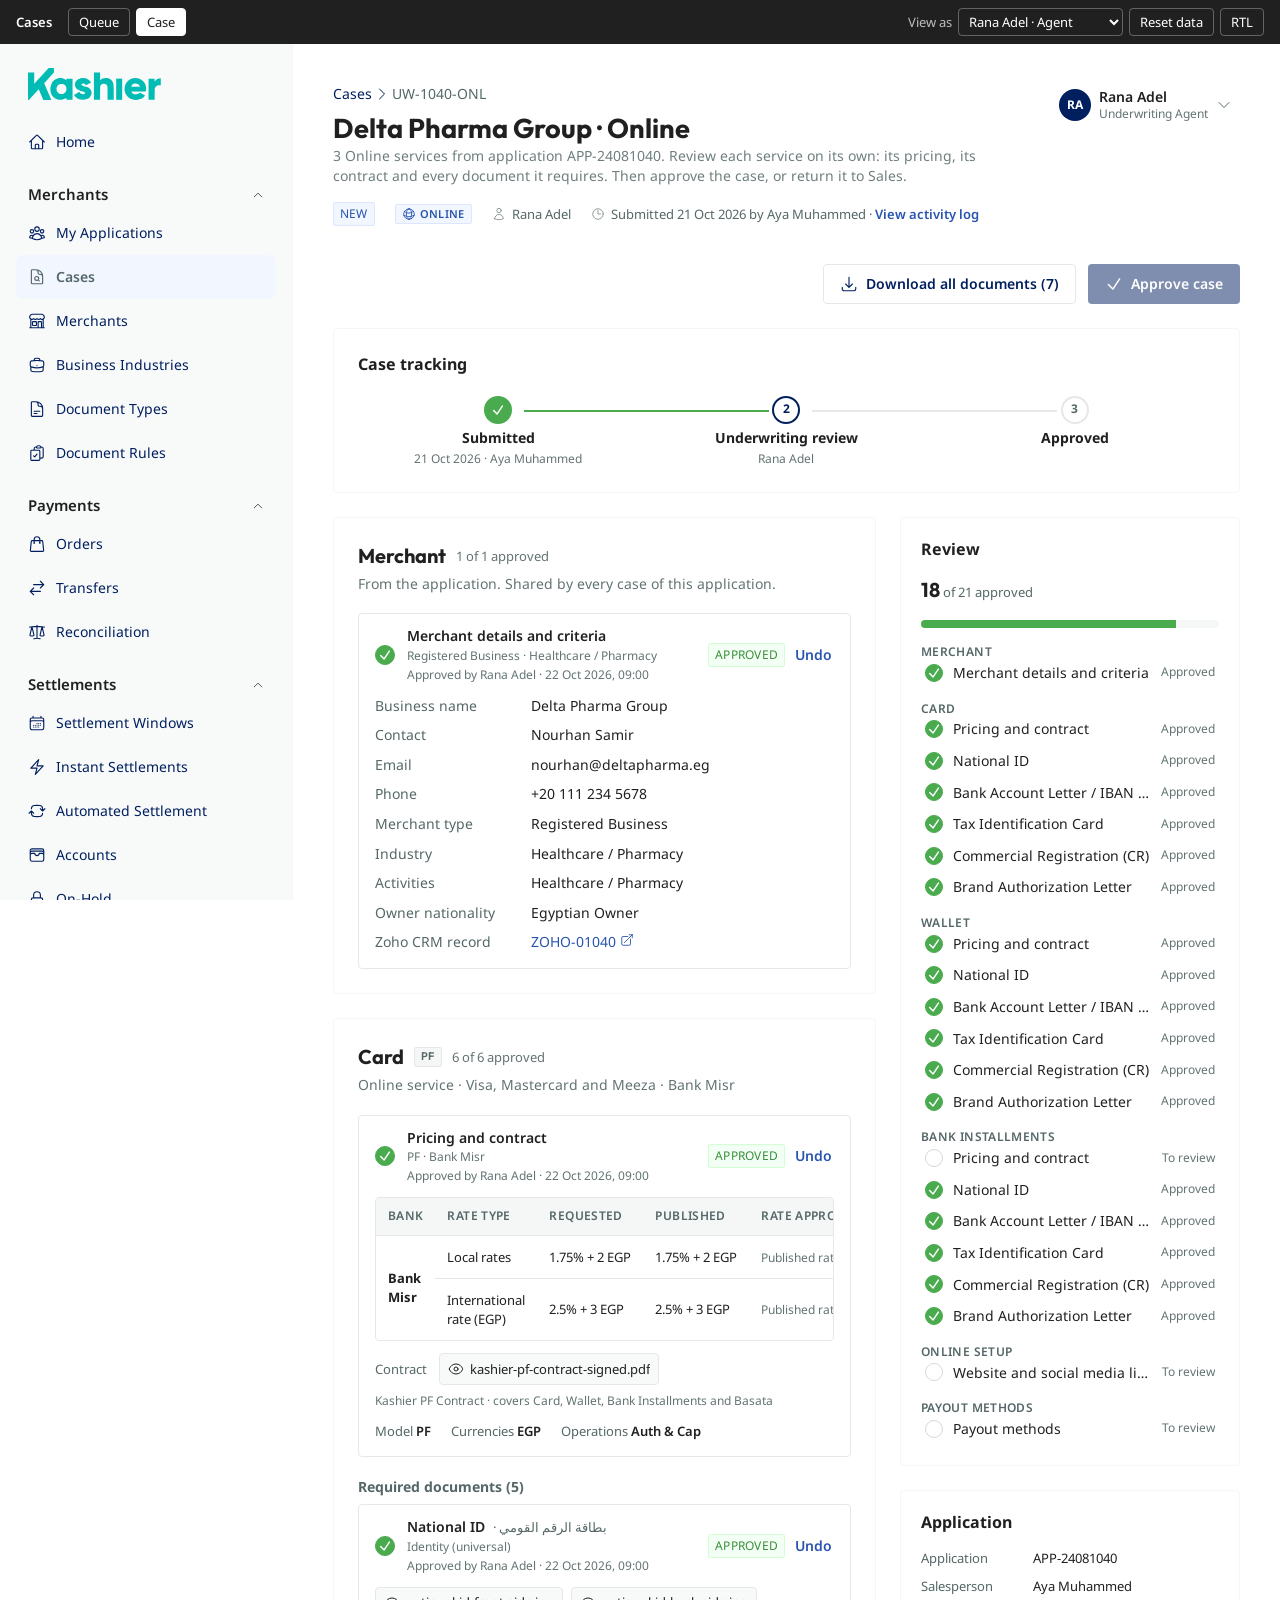
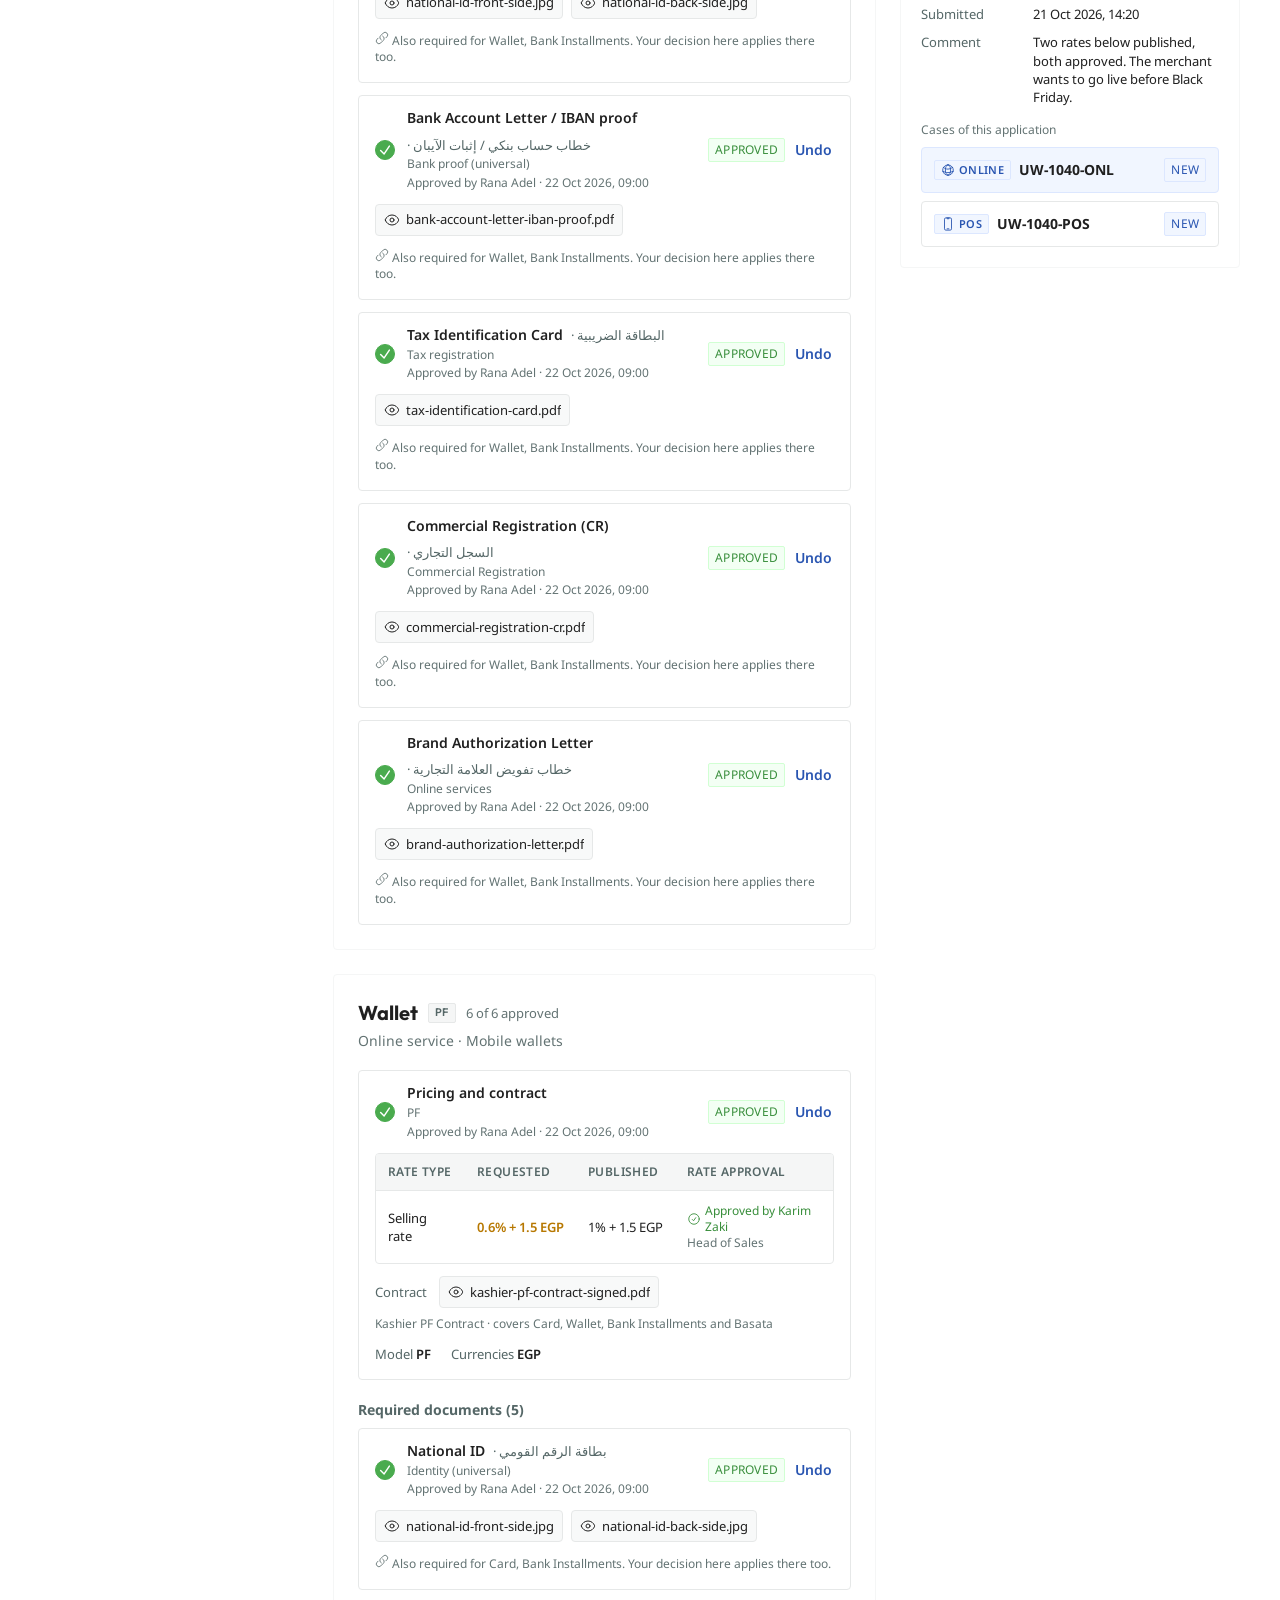
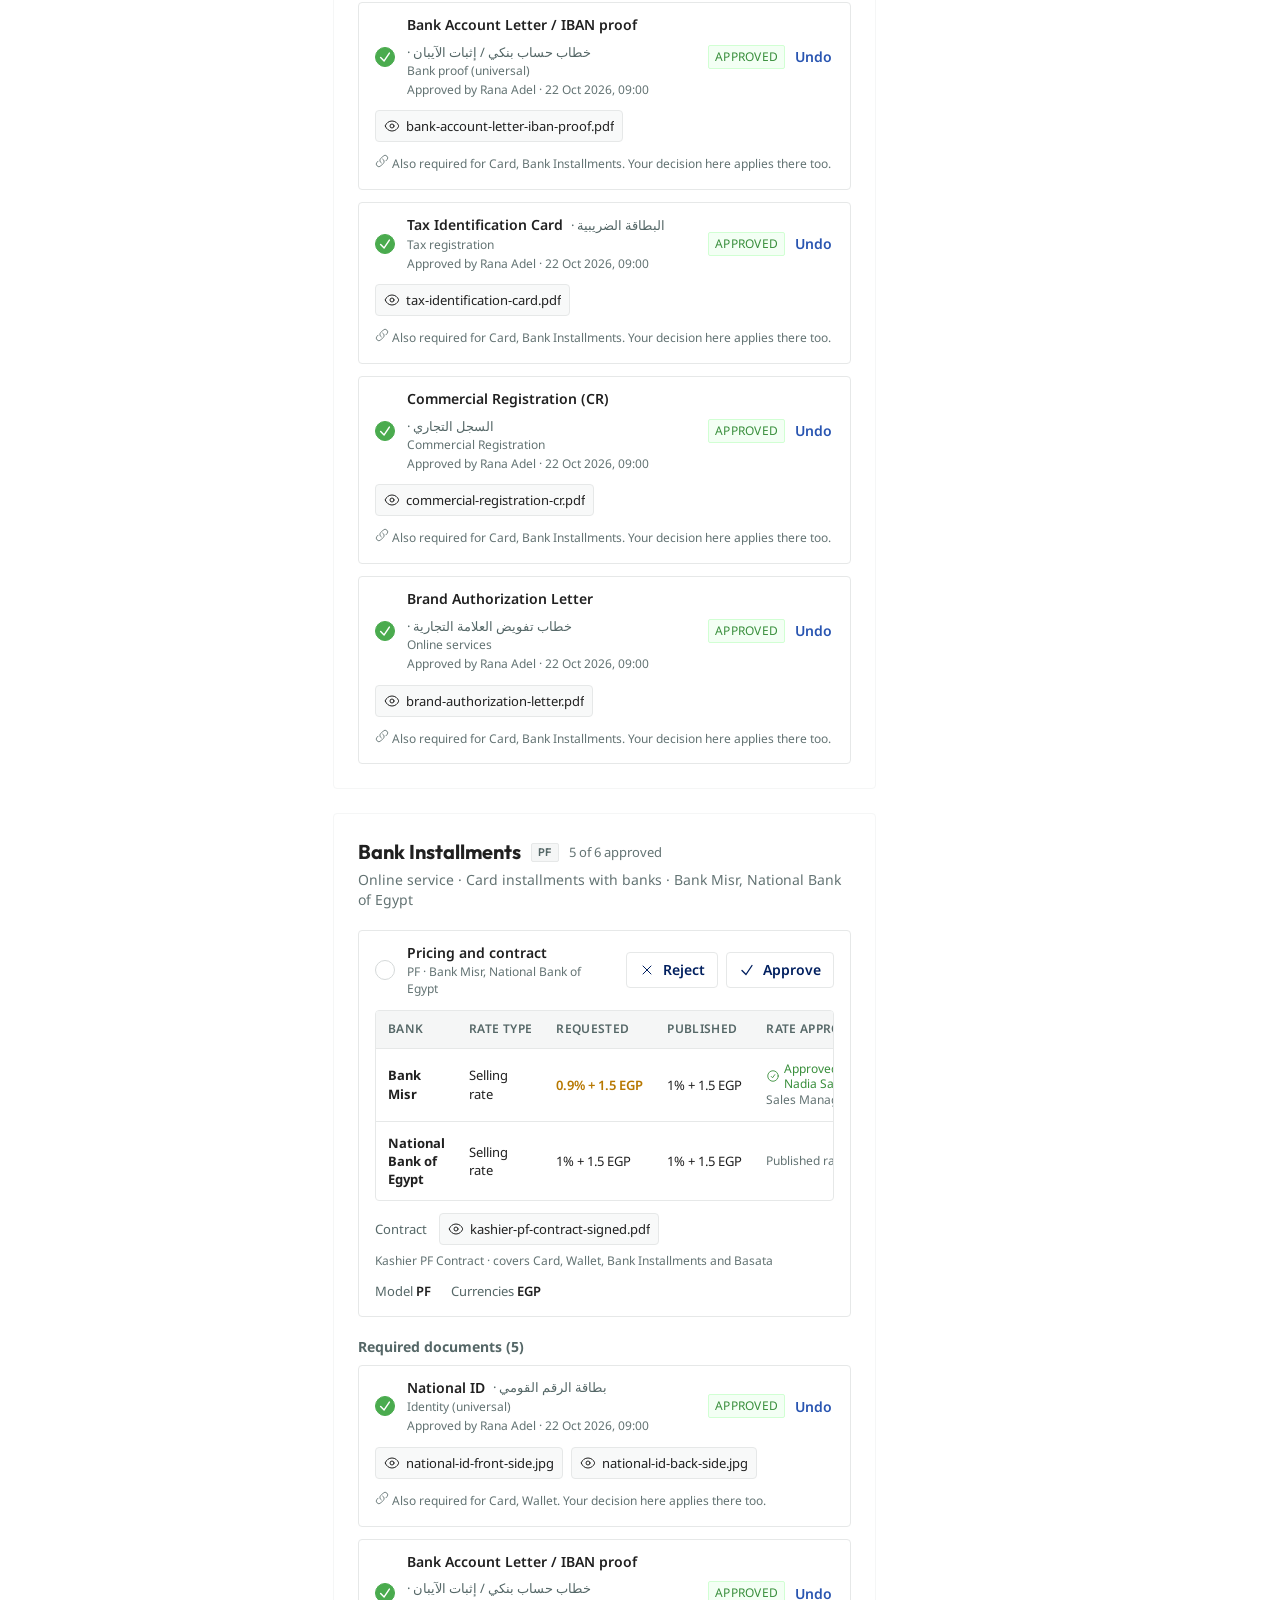
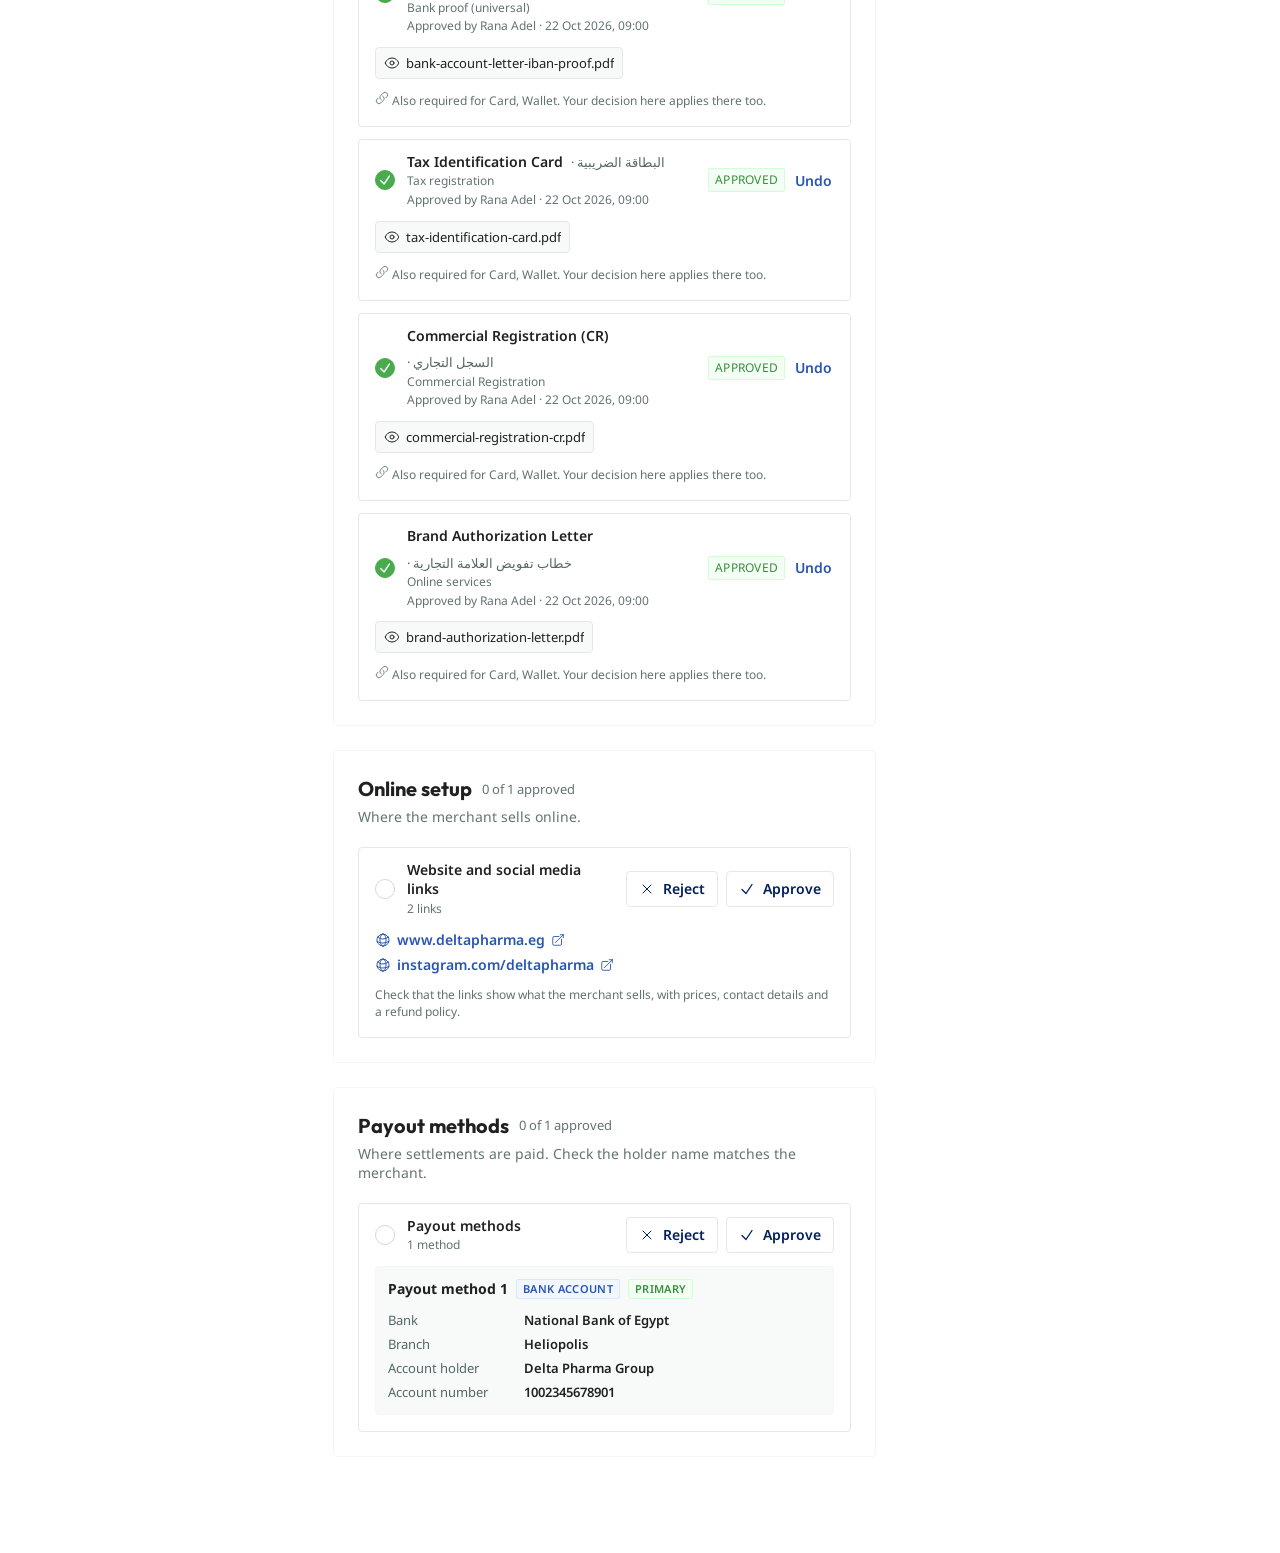
==== commit 3f40d110: "Cases: shared documents decided once, New until decided, return to Sales with feedback, payout metho" ====
--- a/cases/case.html
+++ b/cases/case.html
@@ -69,11 +69,12 @@
   .fbtn:active { background: var(--primary-10); }
   .links { display: flex; flex-direction: column; gap: 6px; }
   .links a { display: inline-flex; gap: 6px; align-items: center; font-weight: 600; overflow-wrap: anywhere; }
-  .pays { display: grid; gap: 12px; grid-template-columns: 1fr; }
-  @media (min-width: 768px) { .pays { grid-template-columns: 1fr 1fr; } }
+  /* payout methods fill the frame: one method takes the full width, two or more share it, and they stack when narrow */
+  .pays { display: grid; gap: 12px; grid-template-columns: repeat(auto-fit, minmax(min(100%, 300px), 1fr)); }
   .pay { border: 1px solid var(--border-subtle); background: var(--bg); border-radius: var(--radius); padding: 12px; display: flex; flex-direction: column; gap: 8px; font-size: 13px; min-width: 0; }
   .pay b { display: flex; gap: 8px; align-items: center; flex-wrap: wrap; font-size: 14px; }
-  .pay .dl { grid-template-columns: minmax(120px, auto) 1fr; gap: 6px 12px; margin-block-start: 4px; }
+  .pay .dl { grid-template-columns: minmax(120px, max-content) minmax(0, 1fr); gap: 6px 16px; margin-block-start: 4px; }
+  .pay .dl dd { overflow-wrap: anywhere; }
   .pay .dl dd { font-weight: 600; }
 
   /* aside */
@@ -107,6 +108,8 @@
   .pv { border: 1px solid var(--border); border-radius: var(--radius); background: var(--bg); min-height: 320px; display: grid; place-items: center; text-align: center; padding: 24px; color: var(--cadet-base); }
   .pv .ei { width: 56px; height: 56px; border-radius: 50%; background: var(--primary-10); color: var(--primary); display: grid; place-items: center; margin: 0 auto 12px; }
   .btn[aria-disabled="true"] { opacity: .5; }
+  /* a case returned to Sales is read-only: its content is dimmed until Sales resubmits it */
+  .cgrid.dim .cmain, .cgrid.dim .caside .acard:first-child { opacity: .55; }
   @media (pointer: coarse) { .ck button, .fbtn { min-height: 44px; } }
 </style>
 </head>
@@ -186,7 +189,7 @@
       const con = pricing.contract ? (() => { const f = UW.contractFile(c.app, pricing.contract, c.local); return `<div class="svc-con"><span class="k">Contract</span>${f ? `<div class="files">${fileBtn(f, pricing.contract, pricing.key)}</div><span class="hint">${esc(pricing.contract)}${pricing.contract === 'Kashier PF Contract' ? ' · covers Card, Wallet, Bank Installments and Basata' : ''}</span>` : `<span class="flag h">${icon('warn', 'ic-14')}The ${esc(pricing.contract)} is not attached</span>`}</div>`; })() : '';
       const pBody = `<div class="rscroll"><table class="rtbl"><thead><tr>${banked ? '<th>Bank</th>' : ''}<th>Rate type</th><th>Requested</th><th>Published</th><th>Rate approval</th></tr></thead><tbody>${rows}</tbody></table></div>${con}
         <div class="svc-opts"><span>Model <b>${esc(s.model)}</b></span><span>Currencies <b>${s.currencies.map(esc).join(', ')}</b></span>${s.ops.length ? `<span>Operations <b>${s.ops.map(esc).join(', ')}</b></span>` : ''}</div>`;
-      const dBody = d => { const f = UW.docFiles(c.app, d.doc, c); return f.length ? `<div class="files">${f.map(n => fileBtn(n, d.doc, d.key)).join('')}</div>` : ''; };
+      const dBody = d => { const f = UW.docFiles(c.app, d.doc, c); return (f.length ? `<div class="files">${f.map(n => fileBtn(n, d.doc, d.key)).join('')}</div>` : '') + (d.also.length && !d.missing ? `<span class="hint">${icon('link', 'ic-14')} Also required for ${d.also.map(esc).join(', ')}. Your decision here applies there too.</span>` : ''); };
       const sub = [c.ch + ' service', UW.SVC_HINT[UW.nmOf(id)], banks.join(', ')].filter(Boolean).join(' · ');
       return `<section class="card sec" id="${sid}" aria-labelledby="${sid}H">${secHead(sid, `${esc(UW.nmOf(id))} <span class="tag">${esc(s.model)}</span>`, items, esc(sub))}
         <div class="rvs">${rv(c, pricing, pBody)}${docs.length ? `<h3 class="sub-h">Required documents (${docs.length})</h3>` : ''}${docs.map(d => rv(c, d, dBody(d), ` <span class="ar">· <bdi lang="ar">${UW.DOCS[d.doc].ar}</bdi></span>`)).join('')}</div></section>`;
@@ -220,19 +223,18 @@
   function actions(c) {
     const m = UW.me(), out = [], files = caseFiles(c).length;
     if (files) out.push(`<button type="button" class="btn btn-outline" data-act="cDlAll" title="Every document, signed contract and the store image of this case, as one zip">${icon('download', 'ic')}Download all documents (${files})</button>`);
-    if (m.manager && ['New', 'In Review', 'Returned to Sales'].includes(c.status)) out.push(`<button type="button" class="btn btn-outline" data-act="cAssign" aria-haspopup="menu">${icon('userplus', 'ic')}Reassign</button>`);
+    if (m.manager && ['New', 'Returned to Sales'].includes(c.status)) out.push(`<button type="button" class="btn btn-outline" data-act="cAssign" aria-haspopup="menu">${icon('userplus', 'ic')}Reassign</button>`);
     // Return to Sales shows once an item is rejected or missing; Approve case needs every item approved.
-    if (UW.canReview(c)) { const p = UW.progress(c); out.push(`${p.flagged.length ? `<button type="button" class="btn btn-outline-danger" data-act="cReturn">${icon('uturn', 'ic')}Return to Sales</button>` : ''}<button type="button" class="btn btn-primary" data-act="cApprove" aria-disabled="${!p.ready}">${icon('tick', 'ic', 2)}Approve case</button>`); }
+    if (UW.canReview(c)) { const p = UW.progress(c); out.push(`${p.flagged.length ? `<button type="button" class="btn btn-outline-danger" data-act="cReturn" aria-disabled="${!UW.canReturn(c)}">${icon('uturn', 'ic')}Return to Sales</button>` : ''}<button type="button" class="btn btn-primary" data-act="cApprove" aria-disabled="${!p.ready}">${icon('tick', 'ic', 2)}Approve case</button>`); }
     return out.length ? `<div class="ph-row">${out.join('')}</div>` : '';
   }
   function banner(c) {
     const p = UW.progress(c), L = c.local;
-    if (c.status === 'New' && UW.canReview(c)) return `<div class="banner">${icon('user', 'ic-20')}<div><b>Assigned to ${esc(c.assignee)} by round robin on ${UW.fmtDT(c.app.submittedAt)}</b><p>Not started yet. It moves to In Review with the first item approved or rejected.</p></div></div>`;
-    if (c.status === 'New') return `<div class="banner">${icon('info', 'ic-20')}<div><b>Assigned to ${esc(c.assignee)}. View only.</b><p>Only the assignee or the Underwriting Manager can review this case.</p></div></div>`;
-    if (c.status === 'In Review' && !UW.canReview(c)) return `<div class="banner">${icon('info', 'ic-20')}<div><b>Assigned to ${esc(c.assignee)}. View only.</b><p>Only the assignee or the Underwriting Manager can review this case.${p.flagged.length ? ' ' + p.flagged.length + ' item' + (p.flagged.length === 1 ? ' is' : 's are') + ' rejected or missing.' : ''}</p></div></div>`;
-    if (c.status === 'In Review' && p.flagged.length) return `<div class="banner warn">${icon('xcircle', 'ic-20')}<div><b>${p.flagged.length} item${p.flagged.length === 1 ? '' : 's'} rejected or missing</b><p>The case can't be approved while an item is rejected or missing. Undo a rejection once it is resolved, or return the case to Sales: they get every rejected item with its reason.</p></div></div>`;
-    if (c.status === 'In Review' && p.ready) return `<div class="banner ok">${icon('check', 'ic-20')}<div><b>Every item is approved</b><p>Approve the case to approve the ${c.ch} services.</p></div></div>`;
-    if (c.status === 'Returned to Sales') { const r = L.returned; return `<div class="banner rj-banner">${icon('uturn', 'ic-20')}<div><b>Returned to Sales by ${esc(r.by)} on ${UW.fmtDT(r.at)}</b><p>${r.items.length} rejected item${r.items.length === 1 ? '' : 's'} to fix:</p>
+    if (c.status === 'New' && !UW.canReview(c)) return `<div class="banner">${icon('info', 'ic-20')}<div><b>Assigned to ${esc(c.assignee)}. View only.</b><p>Only the assignee or the Underwriting Manager can review this case.${p.flagged.length ? ' ' + p.flagged.length + ' item' + (p.flagged.length === 1 ? ' is' : 's are') + ' rejected or missing.' : ''}</p></div></div>`;
+    if (c.status === 'New' && p.flagged.length) return `<div class="banner warn">${icon('xcircle', 'ic-20')}<div><b>${p.flagged.length} item${p.flagged.length === 1 ? '' : 's'} rejected or missing</b><p>The case can't be approved while an item is rejected or missing. Undo a rejection once it is resolved, or return the case to Sales: they get every rejected item with its reason.</p></div></div>`;
+    if (c.status === 'New' && p.ready) return `<div class="banner ok">${icon('check', 'ic-20')}<div><b>Every item is approved</b><p>Approve the case to approve the ${c.ch} services.</p></div></div>`;
+    if (c.status === 'New' && !p.done) return `<div class="banner">${icon('user', 'ic-20')}<div><b>Assigned to ${esc(c.assignee)} by round robin on ${UW.fmtDT(c.app.submittedAt)}</b><p>Review every service, then approve the case or return it to Sales. It stays New until then.</p></div></div>`;
+    if (c.status === 'Returned to Sales') { const r = L.returned; return `<div class="banner rj-banner">${icon('uturn', 'ic-20')}<div><b>Returned to Sales by ${esc(r.by)} on ${UW.fmtDT(r.at)}</b><p>View only until Sales resubmits it.</p>${r.feedback ? `<p><b style="display:inline;color:var(--foreground)">Feedback:</b> ${esc(r.feedback)}</p>` : ''}<p>${r.items.length} rejected item${r.items.length === 1 ? '' : 's'} to fix:</p>
       <ul class="rj">${r.items.map(it => `<li>${icon('xcircle', 'ic-14')}<span><b style="display:inline;color:var(--foreground)">${esc(it.label)}:</b> ${esc(it.reason)}</span></li>`).join('')}</ul>
       <p style="margin-top:12px"><button type="button" class="btn btn-outline btn-sm" data-act="cResubmit">${icon('send', 'ic-16')}Simulate the Sales resubmission</button> <span class="proto-note">Prototype only</span></p></div></div>`; }
     if (c.status === 'Approved') return `<div class="banner ok">${icon('check', 'ic-20')}<div><b>Approved by ${esc(L.approved.by)} on ${UW.fmtDT(L.approved.at)}</b><p>The ${c.ch} services are approved.${L.approved.comment ? ' Comment: ' + esc(L.approved.comment) : ''} Underwriting's part of this case is done.</p></div></div>`;
@@ -241,7 +243,7 @@
   function tracking(c) {
     const L = c.local, ret = c.status === 'Returned to Sales';
     const steps = [['Submitted', `${UW.fmtDate(c.app.submittedAt)} · ${esc(c.app.sales)}`], [ret ? 'Returned to Sales' : 'Underwriting review', ret ? UW.fmtDate(L.returned.at) : esc(c.assignee)], ['Approved', L.approved ? `${UW.fmtDate(L.approved.at)} · ${esc(L.approved.by)}` : '']];
-    const cur = { New: 1, 'In Review': 1, 'Returned to Sales': 1, Approved: 3 }[c.status];
+    const cur = { New: 1, 'Returned to Sales': 1, Approved: 3 }[c.status];
     return `<div class="card sec"><h2 class="sub-h" style="font-size:16px">Case tracking</h2><ol class="track">${steps.map(([s, h], i) => `<li class="${i < cur ? 'done' : i === cur ? 'now' : ''}"><span class="d" ${ret && i === 1 ? 'style="border-color:var(--destructive);color:var(--destructive)"' : ''}>${i < cur ? icon('tick', 'ic-14', 2.5) : i + 1}</span><b>${s}</b><span class="hint">${h}</span></li>`).join('')}</ol></div>`;
   }
   function aside(c) {
@@ -297,14 +299,18 @@
       } });
   }
   function openReturn(c) {
-    const p = UW.progress(c);
-    if (!p.flagged.length) return;
-    SA.modal({ title: 'Return to Sales?', sub: `${esc(c.app.sales)} gets the ${c.ch} case of <b>${esc(c.app.biz)}</b> back with ${p.flagged.length === 1 ? 'the rejected item and its reason' : `the ${p.flagged.length} rejected items and their reasons`}.`,
-      body: `<ul class="rj" style="margin:0">${p.flagged.map(i => `<li>${icon('xcircle', 'ic-14')}<span><b style="color:var(--foreground)">${esc(i.label)}:</b> ${esc(i.reason)}</span></li>`).join('')}</ul>`,
-      foot: '<button type="button" class="btn btn-outline" data-n>Cancel</button><button type="button" class="btn btn-danger" data-y>Return to Sales</button>',
+    const rej = UW.rejectedItems(c), p = UW.progress(c), left = p.list.filter(i => i.state === 'todo');
+    if (!rej.length) return;
+    if (left.length) { SA.toast(`Review the ${left.length} remaining item${left.length === 1 ? '' : 's'} first: every item is approved or rejected before the case goes back to Sales`); jump(left[0].key); return; }
+    SA.modal({ title: 'Return to Sales?', sub: `${esc(c.app.sales)} gets the ${c.ch} case of <b>${esc(c.app.biz)}</b> back with ${rej.length === 1 ? 'the rejected item and its reason' : `the ${rej.length} rejected items and their reasons`}.`,
+      body: `<ul class="rj" style="margin:0">${rej.map(i => `<li>${icon('xcircle', 'ic-14')}<span><b style="color:var(--foreground)">${esc(i.label)}:</b> ${esc(i.reason)}</span></li>`).join('')}</ul>
+        <div class="fld"><label for="rfb">Feedback to Sales</label><textarea class="inp" id="rfb" rows="3" placeholder="What Sales should do next, and anything that is already fine"></textarea><span class="hint">Required. Sent with the rejected items and saved in the activity log.</span></div>`,
+      foot: '<button type="button" class="btn btn-outline" data-n>Cancel</button><button type="button" class="btn btn-danger" data-y disabled>Return to Sales</button>',
       bind(api) {
+        const t = api.el.querySelector('#rfb'), y = api.el.querySelector('[data-y]');
+        t.oninput = () => { y.disabled = !t.value.trim(); };
         api.el.querySelector('[data-n]').onclick = api.close;
-        api.el.querySelector('[data-y]').onclick = () => { UW.returnToSales(c); api.close(); scrollTo(0, 0); SA.rerender(); SA.toast(`${c.id} returned to ${c.app.sales}`); };
+        y.onclick = () => { UW.returnToSales(c, t.value); api.close(); scrollTo(0, 0); SA.rerender(); SA.toast(`${c.id} returned to ${c.app.sales}`); };
       } });
   }
   function jump(key) {
@@ -328,7 +334,7 @@
       if (!c) { page.innerHTML = `<div class="wrap"><div class="card"><div class="empty"><span class="ei">${icon('docsearch', 'ic-24')}</span><h3>This case does not exist</h3><p>Check the case ID, or find the case in the Cases list.</p><a class="btn btn-outline btn-sm" href="index.html">Back to Cases</a></div></div></div>`; return; }
       const list = UW.items(c), of = g => list.filter(i => i.group === g);
       page.innerHTML = `<div class="wrap"><div class="ph">${header(c)}${actions(c)}</div>${banner(c)}${tracking(c)}
-        <div class="cgrid"><div class="cmain">${merchantSec(c, of('merchant'))}${servicesSec(c, list)}${setupSec(c, of('setup'))}${payoutSec(c, of('payout'))}</div>${aside(c)}</div></div>`;
+        <div class="cgrid ${c.status === 'Returned to Sales' ? 'dim' : ''}"><div class="cmain">${merchantSec(c, of('merchant'))}${servicesSec(c, list)}${setupSec(c, of('setup'))}${payoutSec(c, of('payout'))}</div>${aside(c)}</div></div>`;
     },
     act: {
       cLog: () => { openLog(cur()); return false; },
